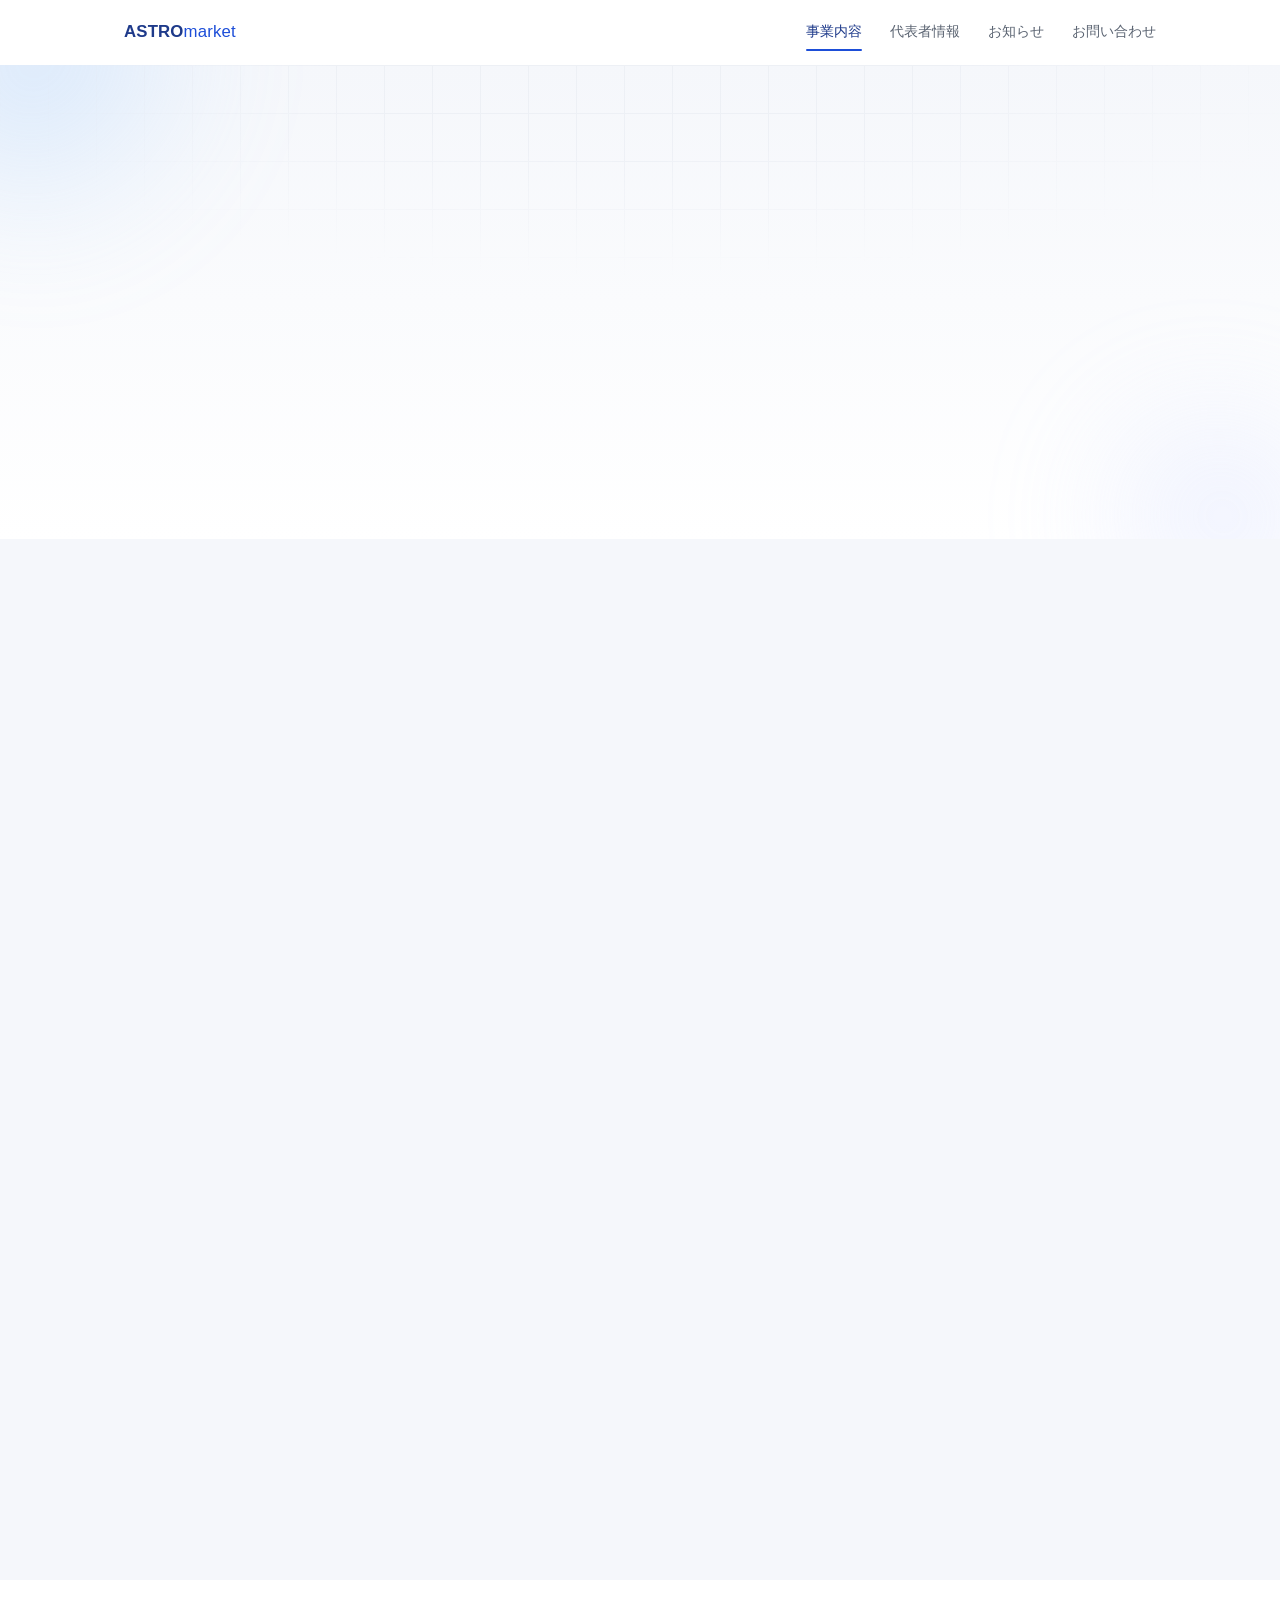
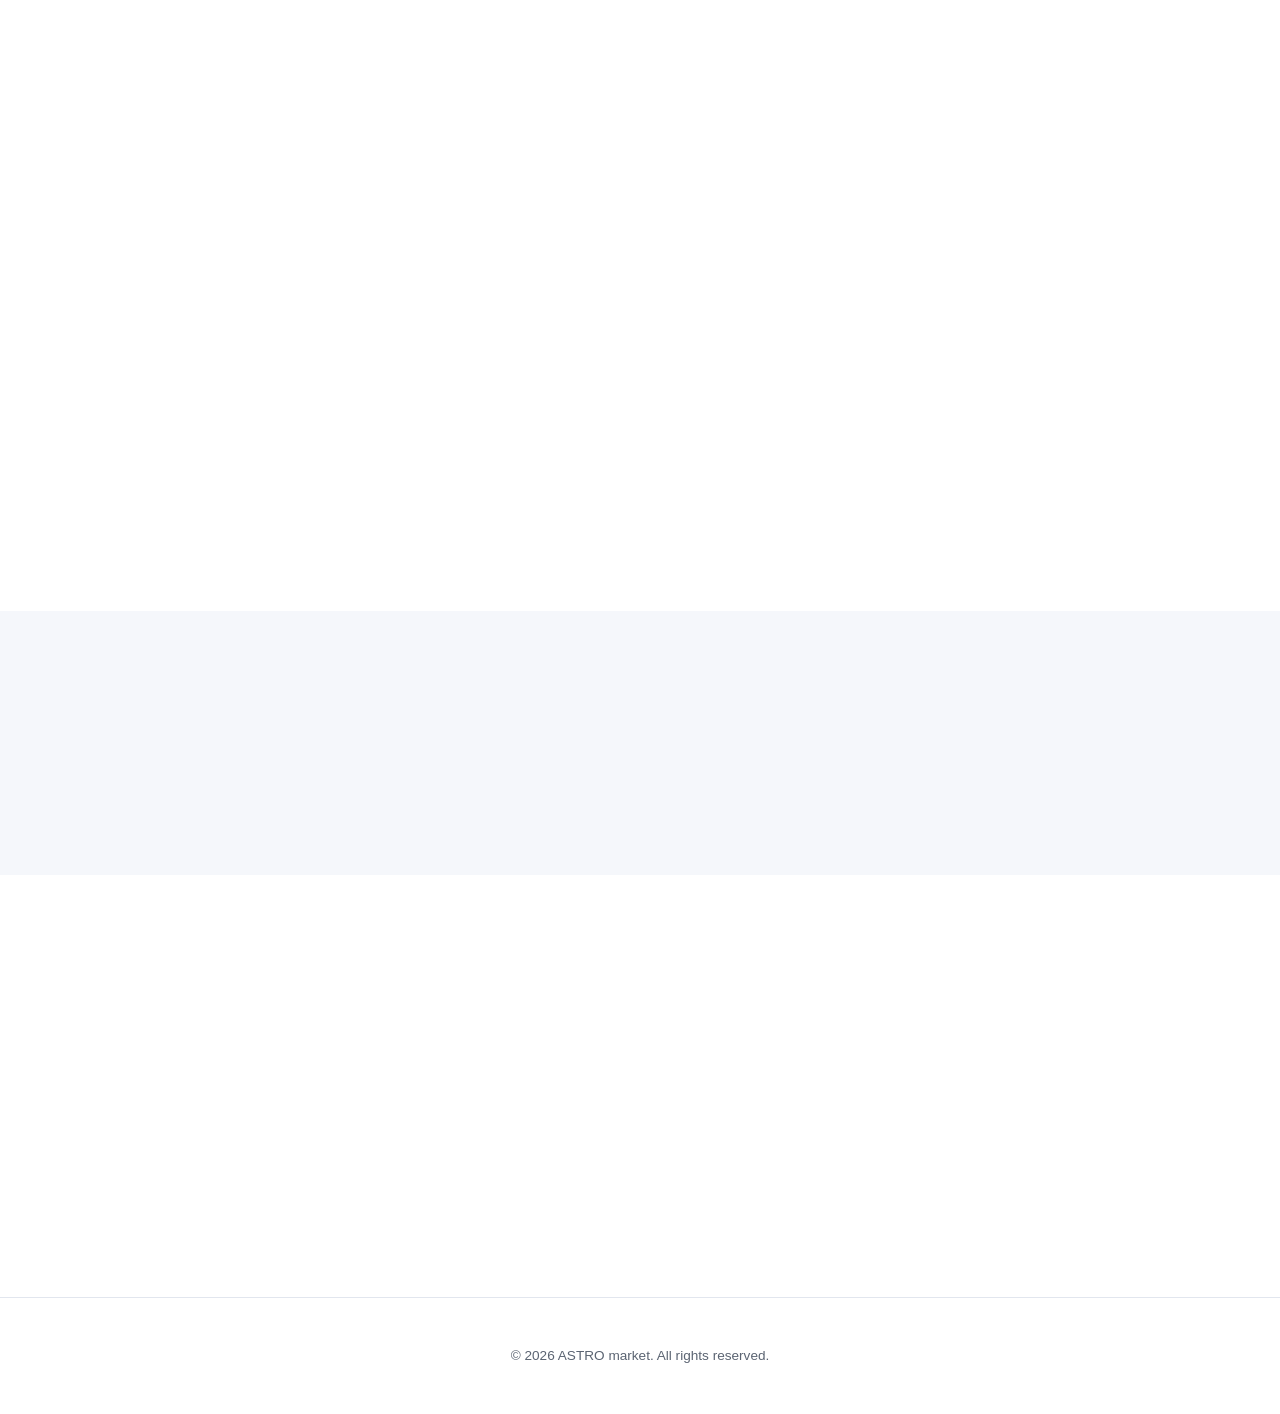
==== homepage/index.html @ 8fcea89d "Polish site with interactions, safer copy, and hardened security Adds sticky header with scroll shad" ====
<!DOCTYPE html>
<html lang="ja">
<head>
<meta charset="UTF-8">
<meta name="viewport" content="width=device-width, initial-scale=1.0">
<title>ASTRO market | 法人向けITサービス紹介・営業支援</title>
<meta name="description" content="ASTRO marketは、情報サービス・セレクト雑貨・ECショップ運営を通じて、日々の暮らしと仕事にプラスアルファの価値を届けるブランドです。法人向けITサービス紹介・営業支援も準備中。">
<meta http-equiv="Content-Security-Policy" content="default-src 'self'; script-src 'self'; style-src 'self'; img-src 'self' data:; base-uri 'self'; form-action 'self'; object-src 'none'">
<meta name="referrer" content="strict-origin-when-cross-origin">
<link rel="icon" href="data:image/svg+xml,%3Csvg xmlns='http://www.w3.org/2000/svg' viewBox='0 0 64 64'%3E%3Crect width='64' height='64' rx='16' fill='%231d4ed8'/%3E%3Ctext x='32' y='43' font-size='30' font-family='sans-serif' font-weight='700' fill='white' text-anchor='middle'%3EA%3C/text%3E%3C/svg%3E">
<link rel="stylesheet" href="assets/style.css">
</head>
<body>

<header class="site-header" id="site-header">
  <div class="container header-inner">
    <a class="logo" href="#top">ASTRO<span>market</span></a>
    <button class="nav-toggle" id="nav-toggle" aria-label="メニューを開く" aria-expanded="false" aria-controls="nav">
      <span></span><span></span><span></span>
    </button>
    <nav class="nav" id="nav">
      <a href="#services">事業内容</a>
      <a href="#about">代表者情報</a>
      <a href="#news">お知らせ</a>
      <a href="#contact">お問い合わせ</a>
    </nav>
  </div>
</header>

<main id="top">

  <section class="hero">
    <div class="hero-decor" aria-hidden="true">
      <span class="blob blob-a"></span>
      <span class="blob blob-b"></span>
      <span class="grid-overlay"></span>
    </div>
    <div class="container">
      <p class="hero-eyebrow reveal">情報サービス × 物販 × EC</p>
      <h1 class="reveal">暮らしと仕事に、ちょうどいい価値を届ける。</h1>
      <p class="hero-lead reveal">
        情報サービス、セレクトした雑貨、ECショップの運営を通じて、<br>
        いつもの暮らしや仕事に、ちょっとした発見と心地よさを届けています。
      </p>
      <a class="btn reveal" href="#contact">お問い合わせはこちら</a>
    </div>
  </section>

  <section id="services" class="services">
    <div class="container">
      <h2 class="section-title reveal">事業内容</h2>
      <p class="section-lead reveal">情報・モノ・ITサービス紹介の3領域を柱に、お客様の課題を解決します。</p>

      <div class="service-grid">
        <article class="service-card reveal">
          <div class="service-icon">
            <svg viewBox="0 0 24 24" fill="none" stroke="currentColor" stroke-width="1.8" stroke-linecap="round" stroke-linejoin="round" aria-hidden="true">
              <path d="M9 18h6"/>
              <path d="M10 22h4"/>
              <path d="M12 2a7 7 0 0 0-4 12.7c.6.5 1 1.3 1 2.1v.2h6v-.2c0-.8.4-1.6 1-2.1A7 7 0 0 0 12 2Z"/>
            </svg>
          </div>
          <h3>情報サービス業</h3>
          <p>
            情報を整理し、必要な人にきちんと届くかたちにする。
            そんな発信・活用のお手伝いをしています。業務効率化のご相談にも対応します。
          </p>
        </article>

        <article class="service-card reveal">
          <div class="service-icon">
            <svg viewBox="0 0 24 24" fill="none" stroke="currentColor" stroke-width="1.8" stroke-linecap="round" stroke-linejoin="round" aria-hidden="true">
              <rect x="3" y="8" width="18" height="4" rx="1"/>
              <path d="M12 8v13"/>
              <path d="M19 12v7a1 1 0 0 1-1 1H6a1 1 0 0 1-1-1v-7"/>
              <path d="M7.5 8a2.5 2.5 0 0 1 0-5C10 3 12 8 12 8"/>
              <path d="M16.5 8a2.5 2.5 0 0 0 0-5C14 3 12 8 12 8"/>
            </svg>
          </div>
          <h3>雑貨小物類販売</h3>
          <p>
            いつもの生活に、ちょっとしたプラスアルファの心地よさを。
            実用性とデザイン性を兼ね備えた雑貨・小物を厳選してお届けしています。
          </p>
        </article>

        <article class="service-card reveal">
          <div class="service-icon">
            <svg viewBox="0 0 24 24" fill="none" stroke="currentColor" stroke-width="1.8" stroke-linecap="round" stroke-linejoin="round" aria-hidden="true">
              <circle cx="9" cy="20" r="1.4"/>
              <circle cx="18" cy="20" r="1.4"/>
              <path d="M2.5 3h2l2.7 12.4a2 2 0 0 0 2 1.6h8.2a2 2 0 0 0 2-1.6L21 8H6"/>
            </svg>
          </div>
          <h3>EC運営</h3>
          <p>
            自社ECショップを企画・運営し、商品との出会いから購入後のフォローまで、
            気持ちよくお使いいただける体験をお届けしています。
          </p>
        </article>

        <article class="service-card service-card--soon service-card--wide reveal">
          <div class="service-icon">
            <svg viewBox="0 0 24 24" fill="none" stroke="currentColor" stroke-width="1.8" stroke-linecap="round" stroke-linejoin="round" aria-hidden="true">
              <rect x="6" y="2" width="12" height="20" rx="2.5"/>
              <path d="M11 18h2"/>
            </svg>
          </div>
          <h3>法人向けITサービス紹介・営業支援<span class="badge">近日開始予定</span></h3>
          <p>
            中小企業・個人事業主向けに、法人携帯、通信サービス、バックオフィスSaaS、業務効率化サービス等の紹介・営業支援を行います。
          </p>
          <p class="service-subhead">対応領域</p>
          <ul class="service-list">
            <li>法人携帯、通信サービス</li>
            <li>勤怠管理、経費精算、人事労務SaaS</li>
            <li>請求書、会計、電子契約関連サービス</li>
            <li>その他、業務効率化サービス</li>
          </ul>
          <p class="service-subhead">事業方針</p>
          <p>
            お客様の課題を丁寧にヒアリングし、各サービス提供会社と連携して、導入検討から商談設定までを支援します。
          </p>
        </article>
      </div>
    </div>
  </section>

  <section id="about" class="about">
    <div class="container about-inner">
      <h2 class="section-title reveal">代表者情報</h2>
      <table class="about-table reveal">
        <tbody>
          <tr>
            <th>屋号</th>
            <td>ASTRO market</td>
          </tr>
          <tr>
            <th>代表</th>
            <td>高橋 直人</td>
          </tr>
          <tr>
            <th>所在地</th>
            <td>千葉県八千代市勝田台<br><span class="muted">（詳細はお問い合わせいただいた方に個別にご案内しております）</span></td>
          </tr>
          <tr>
            <th>事業内容</th>
            <td>情報サービス業 / 雑貨小物類販売 / EC運営<br>（法人向けITサービス紹介・営業支援は準備中）</td>
          </tr>
          <tr>
            <th>メール</th>
            <td><a href="mailto:naoto.takahashi@astro-market.jp">naoto.takahashi@astro-market.jp</a></td>
          </tr>
          <tr>
            <th>電話番号</th>
            <td>お問い合わせいただいた方に個別にご案内しております</td>
          </tr>
        </tbody>
      </table>
    </div>
  </section>

  <section id="news" class="news">
    <div class="container">
      <h2 class="section-title reveal">お知らせ</h2>
      <ul class="news-list reveal">
        <li>
          <time datetime="2026-07-09">2026.07.09</time>
          <span>ホームページを公開しました。</span>
        </li>
      </ul>
    </div>
  </section>

  <section id="contact" class="contact">
    <div class="container">
      <h2 class="section-title reveal">お問い合わせ</h2>
      <p class="section-lead reveal">
        サービス内容やお取引に関するご相談は、下記よりお気軽にお問い合わせください。<br>
        電話番号・詳しい所在地は、お問い合わせいただいた方に個別にご案内しております。
      </p>
      <div class="contact-links reveal">
        <a class="btn btn-outline" href="mailto:naoto.takahashi@astro-market.jp">naoto.takahashi@astro-market.jp へメールする</a>
      </div>
    </div>
  </section>

</main>

<footer class="site-footer">
  <div class="container">
    <p>&copy; <span id="copyright-year">2026</span> ASTRO market. All rights reserved.</p>
  </div>
</footer>

<button id="to-top" class="to-top" aria-label="ページの先頭に戻る">↑</button>

<script src="assets/script.js" defer></script>
</body>
</html>
---- homepage/assets/style.css ----
:root {
  --color-primary: #1d4ed8;
  --color-primary-dark: #1e3a8a;
  --color-primary-soft: #eef4ff;
  --color-bg: #ffffff;
  --color-bg-soft: #f5f7fb;
  --color-text: #1f2430;
  --color-text-soft: #5b6472;
  --color-border: #e2e6ee;
  --radius: 14px;
  --max-width: 1080px;
  --shadow-sm: 0 1px 2px rgba(30, 41, 59, 0.06);
  --shadow-md: 0 12px 28px -14px rgba(29, 78, 216, 0.28);
  --ease: cubic-bezier(0.22, 1, 0.36, 1);
}

* {
  box-sizing: border-box;
}

html {
  scroll-behavior: smooth;
}

@media (prefers-reduced-motion: reduce) {
  html {
    scroll-behavior: auto;
  }
  * {
    animation-duration: 0.01ms !important;
    transition-duration: 0.01ms !important;
  }
}

body {
  margin: 0;
  font-family: "Hiragino Kaku Gothic ProN", "Hiragino Sans", "Yu Gothic", "Meiryo", sans-serif;
  color: var(--color-text);
  background: var(--color-bg);
  line-height: 1.8;
  -webkit-font-smoothing: antialiased;
}

.container {
  max-width: var(--max-width);
  margin: 0 auto;
  padding: 0 24px;
}

a {
  color: inherit;
}

/* Header */
.site-header {
  position: sticky;
  top: 0;
  background: rgba(255, 255, 255, 0.85);
  backdrop-filter: blur(10px);
  border-bottom: 1px solid transparent;
  z-index: 20;
  transition: border-color 0.25s var(--ease), box-shadow 0.25s var(--ease);
}

.site-header.is-scrolled {
  border-bottom-color: var(--color-border);
  box-shadow: var(--shadow-sm);
}

.header-inner {
  display: flex;
  align-items: center;
  justify-content: space-between;
  height: 64px;
}

.logo {
  font-weight: 700;
  font-size: 1.05rem;
  text-decoration: none;
  color: var(--color-primary-dark);
  letter-spacing: 0.01em;
}

.logo span {
  color: var(--color-primary);
  font-weight: 400;
}

.nav {
  display: flex;
  gap: 28px;
  font-size: 0.9rem;
}

.nav a {
  position: relative;
  text-decoration: none;
  color: var(--color-text-soft);
  padding: 6px 0;
  transition: color 0.2s ease;
}

.nav a::after {
  content: "";
  position: absolute;
  left: 0;
  right: 100%;
  bottom: 0;
  height: 2px;
  background: var(--color-primary);
  border-radius: 2px;
  transition: right 0.25s var(--ease);
}

.nav a:hover {
  color: var(--color-primary);
}

.nav a:hover::after,
.nav a.is-active::after {
  right: 0;
}

.nav a.is-active {
  color: var(--color-primary-dark);
}

.nav-toggle {
  display: none;
  flex-direction: column;
  justify-content: center;
  gap: 5px;
  width: 36px;
  height: 36px;
  padding: 0;
  border: none;
  background: none;
  cursor: pointer;
}

.nav-toggle span {
  display: block;
  height: 2px;
  border-radius: 2px;
  background: var(--color-primary-dark);
  transition: transform 0.25s var(--ease), opacity 0.25s var(--ease);
}

.nav-toggle[aria-expanded="true"] span:nth-child(1) {
  transform: translateY(7px) rotate(45deg);
}

.nav-toggle[aria-expanded="true"] span:nth-child(2) {
  opacity: 0;
}

.nav-toggle[aria-expanded="true"] span:nth-child(3) {
  transform: translateY(-7px) rotate(-45deg);
}

/* Hero */
.hero {
  position: relative;
  overflow: hidden;
  padding: 96px 0 80px;
  background: linear-gradient(180deg, var(--color-bg-soft) 0%, var(--color-bg) 100%);
  text-align: center;
}

.hero-decor {
  position: absolute;
  inset: 0;
  z-index: 0;
  pointer-events: none;
}

.blob {
  position: absolute;
  border-radius: 50%;
  filter: blur(60px);
  opacity: 0.35;
  animation: float 16s ease-in-out infinite;
}

.blob-a {
  width: 320px;
  height: 320px;
  top: -120px;
  left: -80px;
  background: radial-gradient(circle at 30% 30%, #93c5fd, transparent 70%);
}

.blob-b {
  width: 280px;
  height: 280px;
  bottom: -140px;
  right: -60px;
  background: radial-gradient(circle at 60% 40%, #c7d2fe, transparent 70%);
  animation-delay: -8s;
}

.grid-overlay {
  position: absolute;
  inset: 0;
  background-image: linear-gradient(var(--color-border) 1px, transparent 1px),
    linear-gradient(90deg, var(--color-border) 1px, transparent 1px);
  background-size: 48px 48px;
  mask-image: radial-gradient(ellipse 60% 50% at 50% 0%, #000 40%, transparent 90%);
  opacity: 0.4;
}

@keyframes float {
  0%, 100% {
    transform: translate(0, 0) scale(1);
  }
  50% {
    transform: translate(20px, -24px) scale(1.06);
  }
}

.hero .container {
  position: relative;
  z-index: 1;
}

.hero-eyebrow {
  color: var(--color-primary);
  font-weight: 600;
  letter-spacing: 0.05em;
  margin-bottom: 12px;
}

.hero h1 {
  font-size: clamp(1.8rem, 4vw, 2.6rem);
  margin: 0 0 20px;
  color: var(--color-primary-dark);
  letter-spacing: -0.01em;
}

.hero-lead {
  color: var(--color-text-soft);
  max-width: 640px;
  margin: 0 auto 32px;
}

.btn {
  display: inline-block;
  padding: 14px 32px;
  background: var(--color-primary);
  color: #fff;
  border-radius: 999px;
  text-decoration: none;
  font-weight: 600;
  box-shadow: var(--shadow-md);
  transition: background 0.2s ease, transform 0.2s var(--ease), box-shadow 0.2s ease;
}

.btn:hover {
  background: var(--color-primary-dark);
  transform: translateY(-2px);
  box-shadow: 0 16px 32px -14px rgba(29, 78, 216, 0.4);
}

.btn:active {
  transform: translateY(0);
}

.btn-outline {
  background: transparent;
  color: var(--color-primary);
  border: 2px solid var(--color-primary);
  padding: 12px 30px;
  box-shadow: none;
}

.btn-outline:hover {
  background: var(--color-primary);
  color: #fff;
}

/* Section shared */
section {
  padding: 72px 0;
}

.section-title {
  font-size: 1.6rem;
  color: var(--color-primary-dark);
  text-align: center;
  margin: 0 0 12px;
}

.section-lead {
  text-align: center;
  color: var(--color-text-soft);
  margin: 0 auto 48px;
  max-width: 560px;
}

/* Scroll reveal (progressive enhancement: content is fully visible unless
   JS confirms it can animate it in, so it never breaks with JS off/blocked) */
.reveal {
  opacity: 1;
  transform: none;
}

body.reveal-armed .reveal {
  opacity: 0;
  transform: translateY(20px);
  transition: opacity 0.6s var(--ease), transform 0.6s var(--ease);
}

body.reveal-armed .reveal.is-visible {
  opacity: 1;
  transform: none;
}

.service-grid > .reveal:nth-child(1) { transition-delay: 0ms; }
.service-grid > .reveal:nth-child(2) { transition-delay: 70ms; }
.service-grid > .reveal:nth-child(3) { transition-delay: 140ms; }
.service-grid > .reveal:nth-child(4) { transition-delay: 210ms; }

/* Services */
.services {
  background: var(--color-bg-soft);
}

.service-grid {
  display: grid;
  grid-template-columns: repeat(auto-fit, minmax(240px, 1fr));
  gap: 24px;
}

.service-card {
  background: #fff;
  border: 1px solid var(--color-border);
  border-radius: var(--radius);
  padding: 32px 24px;
  transition: transform 0.25s var(--ease), box-shadow 0.25s var(--ease), border-color 0.25s var(--ease);
}

.service-card:hover {
  transform: translateY(-4px);
  box-shadow: var(--shadow-md);
  border-color: #c7d5f5;
}

.service-card--soon {
  border-color: var(--color-primary);
  background: var(--color-primary-soft);
}

.service-card--wide {
  grid-column: 1 / -1;
}

.service-subhead {
  margin: 20px 0 8px;
  font-weight: 600;
  font-size: 0.85rem;
  color: var(--color-primary-dark);
}

.service-list {
  margin: 0 0 8px;
  padding-left: 1.2em;
  color: var(--color-text-soft);
  font-size: 0.92rem;
}

.service-list li {
  margin-bottom: 4px;
}

.service-icon {
  display: inline-flex;
  align-items: center;
  justify-content: center;
  width: 48px;
  height: 48px;
  margin-bottom: 16px;
  border-radius: 12px;
  background: var(--color-primary-soft);
  color: var(--color-primary);
}

.service-icon svg {
  width: 24px;
  height: 24px;
}

.service-card h3 {
  margin: 0 0 12px;
  font-size: 1.1rem;
  display: flex;
  align-items: center;
  gap: 8px;
  flex-wrap: wrap;
}

.service-card p {
  color: var(--color-text-soft);
  font-size: 0.92rem;
  margin: 0;
}

.badge {
  font-size: 0.7rem;
  font-weight: 600;
  color: #fff;
  background: var(--color-primary);
  padding: 3px 10px;
  border-radius: 999px;
}

/* About */
.about-inner {
  max-width: 720px;
}

.about-table {
  width: 100%;
  border-collapse: collapse;
  border: 1px solid var(--color-border);
  border-radius: var(--radius);
  overflow: hidden;
}

.about-table th,
.about-table td {
  text-align: left;
  padding: 16px 20px;
  border-bottom: 1px solid var(--color-border);
  vertical-align: top;
}

.about-table tr:last-child th,
.about-table tr:last-child td {
  border-bottom: none;
}

.about-table th {
  width: 140px;
  background: var(--color-bg-soft);
  color: var(--color-text-soft);
  font-weight: 600;
  white-space: nowrap;
}

.muted {
  color: var(--color-text-soft);
  font-size: 0.85rem;
}

/* News */
.news {
  background: var(--color-bg-soft);
}

.news-list {
  list-style: none;
  margin: 0 auto;
  padding: 0;
  max-width: 640px;
}

.news-list li {
  display: flex;
  gap: 20px;
  padding: 16px 0;
  border-bottom: 1px solid var(--color-border);
}

.news-list time {
  color: var(--color-text-soft);
  flex-shrink: 0;
}

/* Contact */
.contact {
  text-align: center;
}

.contact-links {
  display: flex;
  flex-wrap: wrap;
  justify-content: center;
  gap: 16px;
}

/* Footer */
.site-footer {
  padding: 32px 0;
  text-align: center;
  color: var(--color-text-soft);
  font-size: 0.85rem;
  border-top: 1px solid var(--color-border);
}

/* Back to top */
.to-top {
  position: fixed;
  right: 20px;
  bottom: 20px;
  width: 44px;
  height: 44px;
  border-radius: 50%;
  border: none;
  background: var(--color-primary);
  color: #fff;
  font-size: 1.1rem;
  line-height: 1;
  cursor: pointer;
  box-shadow: var(--shadow-md);
  opacity: 0;
  transform: translateY(12px);
  pointer-events: none;
  transition: opacity 0.25s var(--ease), transform 0.25s var(--ease), background 0.2s ease;
  z-index: 15;
}

.to-top.is-visible {
  opacity: 1;
  transform: none;
  pointer-events: auto;
}

.to-top:hover {
  background: var(--color-primary-dark);
}

@media (max-width: 720px) {
  .nav-toggle {
    display: flex;
  }

  .nav {
    position: absolute;
    top: 64px;
    left: 0;
    right: 0;
    flex-direction: column;
    gap: 0;
    background: #fff;
    border-bottom: 1px solid var(--color-border);
    box-shadow: var(--shadow-sm);
    max-height: 0;
    overflow: hidden;
    transition: max-height 0.3s var(--ease);
  }

  .nav.is-open {
    max-height: 260px;
  }

  .nav a {
    padding: 14px 24px;
    border-top: 1px solid var(--color-border);
  }

  .nav a::after {
    display: none;
  }

  .service-card--wide {
    grid-column: auto;
  }
}
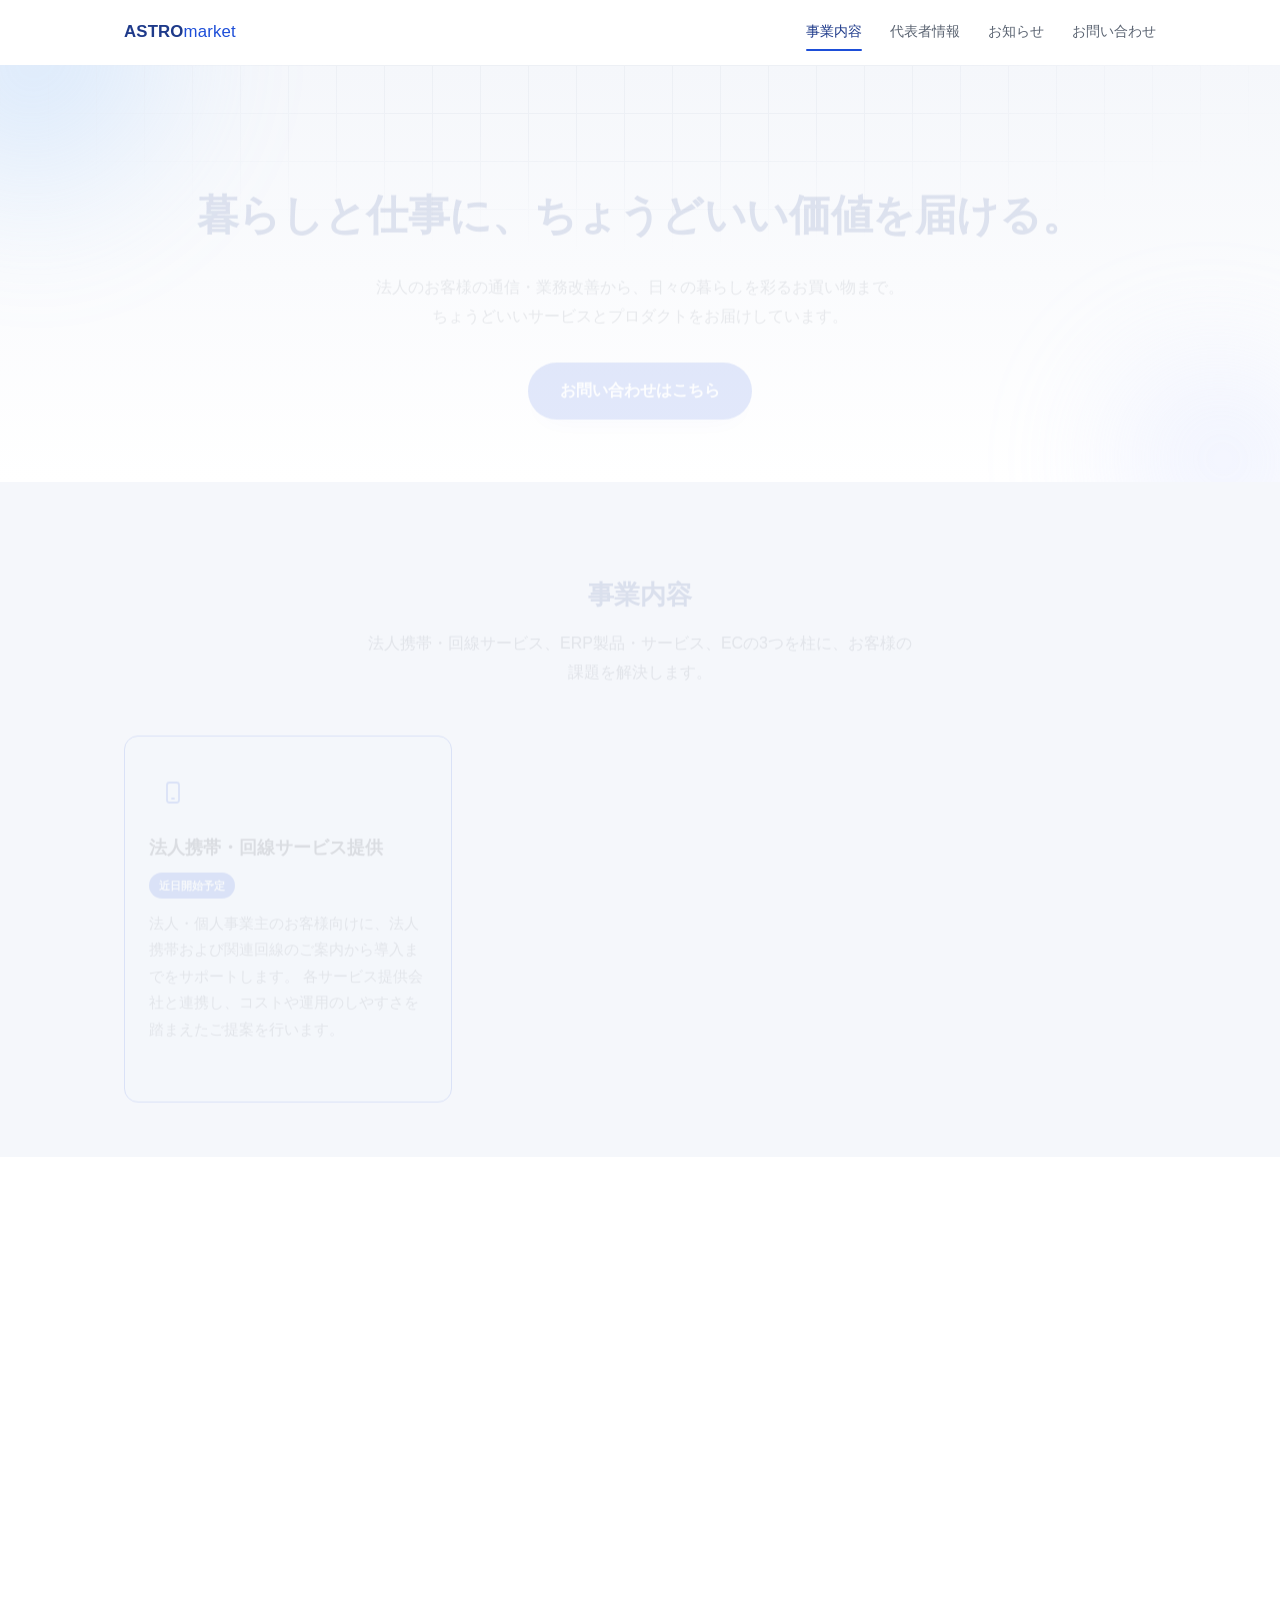
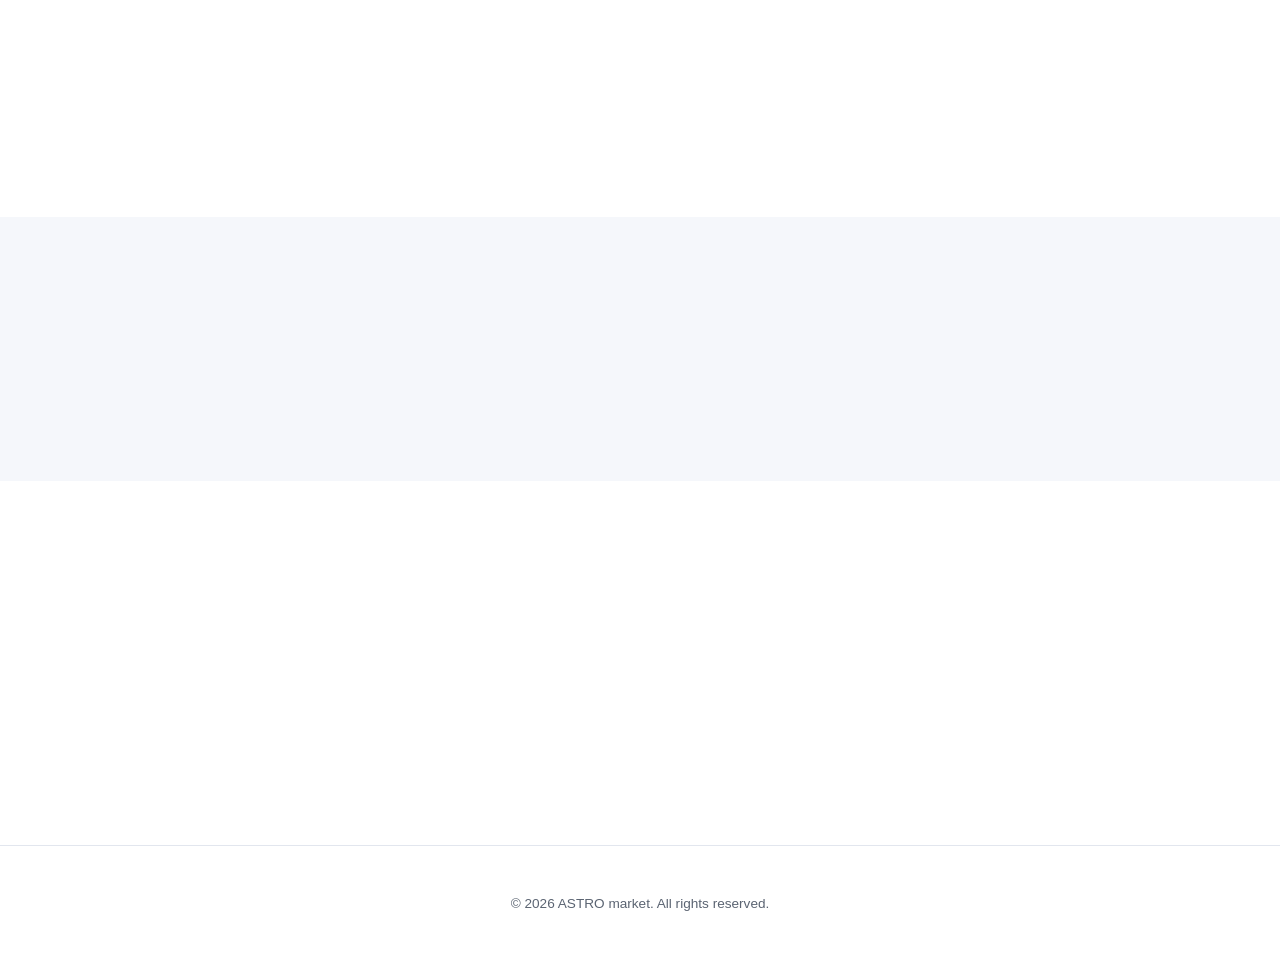
==== commit e5a41ab5: "Restructure services around three named business pillars Replaces the vague 情報サービス業/雑貨小物類販売 cards an" ====
--- a/homepage/index.html
+++ b/homepage/index.html
@@ -3,8 +3,8 @@
 <head>
 <meta charset="UTF-8">
 <meta name="viewport" content="width=device-width, initial-scale=1.0">
-<title>ASTRO market | 法人向けITサービス紹介・営業支援</title>
-<meta name="description" content="ASTRO marketは、情報サービス・セレクト雑貨・ECショップ運営を通じて、日々の暮らしと仕事にプラスアルファの価値を届けるブランドです。法人向けITサービス紹介・営業支援も準備中。">
+<title>ASTRO market | 法人携帯・回線サービス / ERP / EC運営</title>
+<meta name="description" content="ASTRO marketは、法人携帯・回線サービス、ERP製品・サービスのご提供、EC運営を通じて、法人のお客様の業務改善から日々の暮らしまで、ちょうどいい価値を届けるブランドです。">
 <meta http-equiv="Content-Security-Policy" content="default-src 'self'; script-src 'self'; style-src 'self'; img-src 'self' data:; base-uri 'self'; form-action 'self'; object-src 'none'">
 <meta name="referrer" content="strict-origin-when-cross-origin">
 <link rel="icon" href="data:image/svg+xml,%3Csvg xmlns='http://www.w3.org/2000/svg' viewBox='0 0 64 64'%3E%3Crect width='64' height='64' rx='16' fill='%231d4ed8'/%3E%3Ctext x='32' y='43' font-size='30' font-family='sans-serif' font-weight='700' fill='white' text-anchor='middle'%3EA%3C/text%3E%3C/svg%3E">
@@ -36,11 +36,10 @@
       <span class="grid-overlay"></span>
     </div>
     <div class="container">
-      <p class="hero-eyebrow reveal">情報サービス × 物販 × EC</p>
       <h1 class="reveal">暮らしと仕事に、ちょうどいい価値を届ける。</h1>
       <p class="hero-lead reveal">
-        情報サービス、セレクトした雑貨、ECショップの運営を通じて、<br>
-        いつもの暮らしや仕事に、ちょっとした発見と心地よさを届けています。
+        法人のお客様の通信・業務改善から、日々の暮らしを彩るお買い物まで。<br>
+        ちょうどいいサービスとプロダクトをお届けしています。
       </p>
       <a class="btn reveal" href="#contact">お問い合わせはこちら</a>
     </div>
@@ -49,38 +48,36 @@
   <section id="services" class="services">
     <div class="container">
       <h2 class="section-title reveal">事業内容</h2>
-      <p class="section-lead reveal">情報・モノ・ITサービス紹介の3領域を柱に、お客様の課題を解決します。</p>
+      <p class="section-lead reveal">法人携帯・回線サービス、ERP製品・サービス、ECの3つを柱に、お客様の課題を解決します。</p>
 
       <div class="service-grid">
-        <article class="service-card reveal">
+        <article class="service-card service-card--soon reveal">
           <div class="service-icon">
             <svg viewBox="0 0 24 24" fill="none" stroke="currentColor" stroke-width="1.8" stroke-linecap="round" stroke-linejoin="round" aria-hidden="true">
-              <path d="M9 18h6"/>
-              <path d="M10 22h4"/>
-              <path d="M12 2a7 7 0 0 0-4 12.7c.6.5 1 1.3 1 2.1v.2h6v-.2c0-.8.4-1.6 1-2.1A7 7 0 0 0 12 2Z"/>
+              <rect x="6" y="2" width="12" height="20" rx="2.5"/>
+              <path d="M11 18h2"/>
             </svg>
           </div>
-          <h3>情報サービス業</h3>
+          <h3>法人携帯・回線サービス提供<span class="badge">近日開始予定</span></h3>
           <p>
-            情報を整理し、必要な人にきちんと届くかたちにする。
-            そんな発信・活用のお手伝いをしています。業務効率化のご相談にも対応します。
+            法人・個人事業主のお客様向けに、法人携帯および関連回線のご案内から導入までをサポートします。
+            各サービス提供会社と連携し、コストや運用のしやすさを踏まえたご提案を行います。
           </p>
         </article>
 
-        <article class="service-card reveal">
+        <article class="service-card service-card--soon reveal">
           <div class="service-icon">
             <svg viewBox="0 0 24 24" fill="none" stroke="currentColor" stroke-width="1.8" stroke-linecap="round" stroke-linejoin="round" aria-hidden="true">
-              <rect x="3" y="8" width="18" height="4" rx="1"/>
-              <path d="M12 8v13"/>
-              <path d="M19 12v7a1 1 0 0 1-1 1H6a1 1 0 0 1-1-1v-7"/>
-              <path d="M7.5 8a2.5 2.5 0 0 1 0-5C10 3 12 8 12 8"/>
-              <path d="M16.5 8a2.5 2.5 0 0 0 0-5C14 3 12 8 12 8"/>
+              <rect x="3" y="3" width="8" height="8" rx="1.5"/>
+              <rect x="13" y="3" width="8" height="8" rx="1.5"/>
+              <rect x="3" y="13" width="8" height="8" rx="1.5"/>
+              <rect x="13" y="13" width="8" height="8" rx="1.5"/>
             </svg>
           </div>
-          <h3>雑貨小物類販売</h3>
+          <h3>ERP製品・サービスのご提供<span class="badge">近日開始予定</span></h3>
           <p>
-            いつもの生活に、ちょっとしたプラスアルファの心地よさを。
-            実用性とデザイン性を兼ね備えた雑貨・小物を厳選してお届けしています。
+            勤怠管理や経費精算、請求書・会計、電子契約など、バックオフィス業務を支えるERP製品・SaaSの導入をご支援します。
+            お客様の課題をヒアリングし、サービス選定から商談設定までを伴走します。
           </p>
         </article>
 
@@ -94,32 +91,8 @@
           </div>
           <h3>EC運営</h3>
           <p>
-            自社ECショップを企画・運営し、商品との出会いから購入後のフォローまで、
-            気持ちよくお使いいただける体験をお届けしています。
-          </p>
-        </article>
-
-        <article class="service-card service-card--soon service-card--wide reveal">
-          <div class="service-icon">
-            <svg viewBox="0 0 24 24" fill="none" stroke="currentColor" stroke-width="1.8" stroke-linecap="round" stroke-linejoin="round" aria-hidden="true">
-              <rect x="6" y="2" width="12" height="20" rx="2.5"/>
-              <path d="M11 18h2"/>
-            </svg>
-          </div>
-          <h3>法人向けITサービス紹介・営業支援<span class="badge">近日開始予定</span></h3>
-          <p>
-            中小企業・個人事業主向けに、法人携帯、通信サービス、バックオフィスSaaS、業務効率化サービス等の紹介・営業支援を行います。
-          </p>
-          <p class="service-subhead">対応領域</p>
-          <ul class="service-list">
-            <li>法人携帯、通信サービス</li>
-            <li>勤怠管理、経費精算、人事労務SaaS</li>
-            <li>請求書、会計、電子契約関連サービス</li>
-            <li>その他、業務効率化サービス</li>
-          </ul>
-          <p class="service-subhead">事業方針</p>
-          <p>
-            お客様の課題を丁寧にヒアリングし、各サービス提供会社と連携して、導入検討から商談設定までを支援します。
+            自社ECショップを企画・運営し、暮らしにプラスアルファの心地よさを添える雑貨・小物などをお届けしています。
+            商品との出会いから購入後のフォローまで、気持ちよくお使いいただける体験を大切にしています。
           </p>
         </article>
       </div>
@@ -141,11 +114,11 @@
           </tr>
           <tr>
             <th>所在地</th>
-            <td>千葉県八千代市勝田台<br><span class="muted">（詳細はお問い合わせいただいた方に個別にご案内しております）</span></td>
+            <td>千葉県八千代市勝田台<br><span class="muted">（詳細はお問い合わせください）</span></td>
           </tr>
           <tr>
             <th>事業内容</th>
-            <td>情報サービス業 / 雑貨小物類販売 / EC運営<br>（法人向けITサービス紹介・営業支援は準備中）</td>
+            <td>情報サービス業 / 雑貨小物類販売 / EC運営<br>（法人携帯・回線サービス提供、ERP製品・サービス提供は準備中）</td>
           </tr>
           <tr>
             <th>メール</th>
@@ -153,7 +126,7 @@
           </tr>
           <tr>
             <th>電話番号</th>
-            <td>お問い合わせいただいた方に個別にご案内しております</td>
+            <td>お問い合わせください</td>
           </tr>
         </tbody>
       </table>
@@ -176,8 +149,7 @@
     <div class="container">
       <h2 class="section-title reveal">お問い合わせ</h2>
       <p class="section-lead reveal">
-        サービス内容やお取引に関するご相談は、下記よりお気軽にお問い合わせください。<br>
-        電話番号・詳しい所在地は、お問い合わせいただいた方に個別にご案内しております。
+        サービス内容やお取引に関するご相談は、下記よりお気軽にお問い合わせください。
       </p>
       <div class="contact-links reveal">
         <a class="btn btn-outline" href="mailto:naoto.takahashi@astro-market.jp">naoto.takahashi@astro-market.jp へメールする</a>
--- a/homepage/assets/style.css
+++ b/homepage/assets/style.css
@@ -224,13 +224,6 @@
   z-index: 1;
 }
 
-.hero-eyebrow {
-  color: var(--color-primary);
-  font-weight: 600;
-  letter-spacing: 0.05em;
-  margin-bottom: 12px;
-}
-
 .hero h1 {
   font-size: clamp(1.8rem, 4vw, 2.6rem);
   margin: 0 0 20px;
@@ -319,7 +312,6 @@
 .service-grid > .reveal:nth-child(1) { transition-delay: 0ms; }
 .service-grid > .reveal:nth-child(2) { transition-delay: 70ms; }
 .service-grid > .reveal:nth-child(3) { transition-delay: 140ms; }
-.service-grid > .reveal:nth-child(4) { transition-delay: 210ms; }
 
 /* Services */
 .services {
@@ -349,28 +341,6 @@
 .service-card--soon {
   border-color: var(--color-primary);
   background: var(--color-primary-soft);
-}
-
-.service-card--wide {
-  grid-column: 1 / -1;
-}
-
-.service-subhead {
-  margin: 20px 0 8px;
-  font-weight: 600;
-  font-size: 0.85rem;
-  color: var(--color-primary-dark);
-}
-
-.service-list {
-  margin: 0 0 8px;
-  padding-left: 1.2em;
-  color: var(--color-text-soft);
-  font-size: 0.92rem;
-}
-
-.service-list li {
-  margin-bottom: 4px;
 }
 
 .service-icon {
@@ -562,8 +532,4 @@
   .nav a::after {
     display: none;
   }
-
-  .service-card--wide {
-    grid-column: auto;
-  }
-}
+}
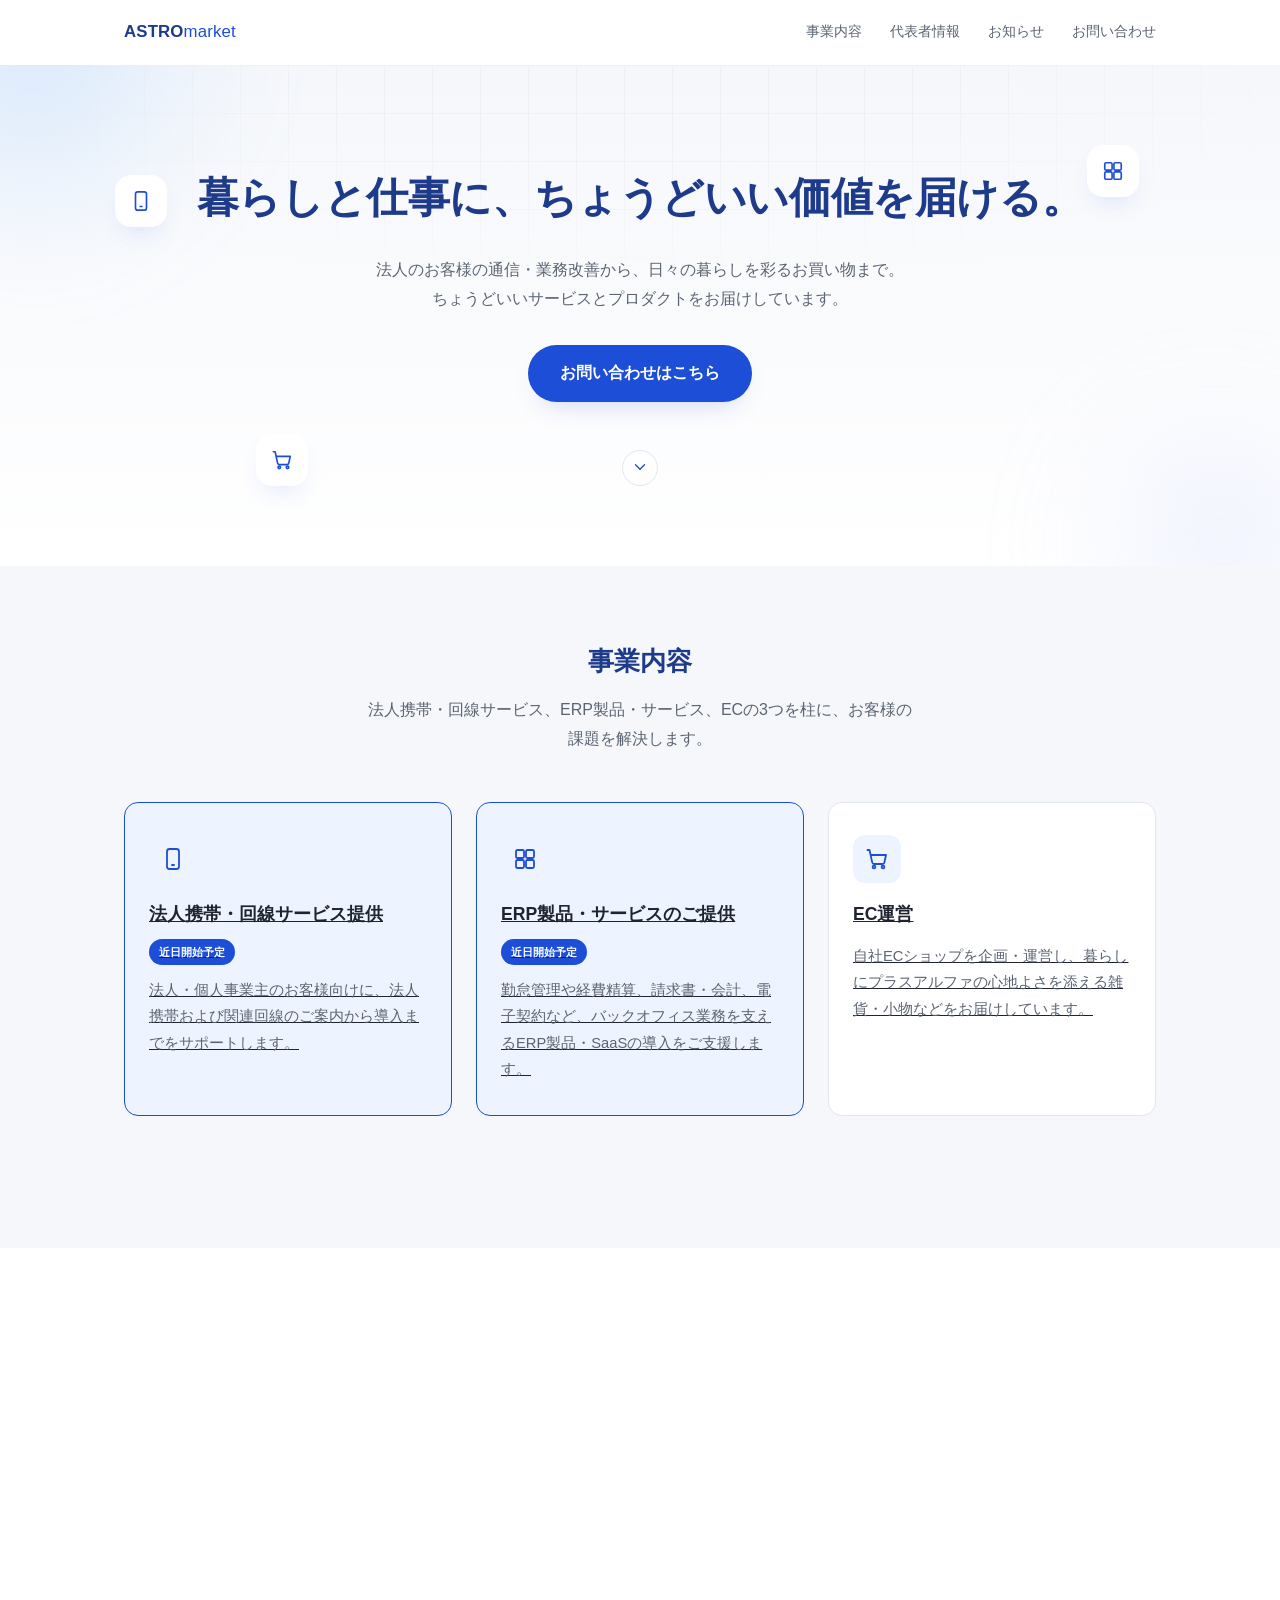
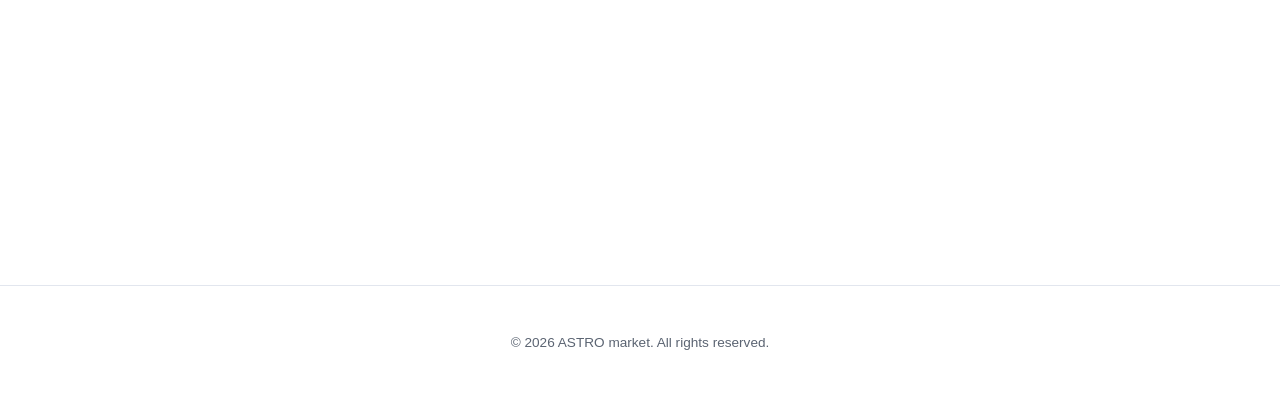
==== commit 79e80ca8: "Split into a real multi-page site and add hero motion Replaces the single-page anchor-scroll layout " ====
--- a/homepage/index.html
+++ b/homepage/index.html
@@ -14,26 +14,35 @@
 
 <header class="site-header" id="site-header">
   <div class="container header-inner">
-    <a class="logo" href="#top">ASTRO<span>market</span></a>
+    <a class="logo" href="index.html">ASTRO<span>market</span></a>
     <button class="nav-toggle" id="nav-toggle" aria-label="メニューを開く" aria-expanded="false" aria-controls="nav">
       <span></span><span></span><span></span>
     </button>
     <nav class="nav" id="nav">
-      <a href="#services">事業内容</a>
-      <a href="#about">代表者情報</a>
-      <a href="#news">お知らせ</a>
-      <a href="#contact">お問い合わせ</a>
+      <a href="services.html">事業内容</a>
+      <a href="about.html">代表者情報</a>
+      <a href="news.html">お知らせ</a>
+      <a href="contact.html">お問い合わせ</a>
     </nav>
   </div>
 </header>
 
-<main id="top">
+<main>
 
-  <section class="hero">
+  <section class="hero" id="hero">
     <div class="hero-decor" aria-hidden="true">
       <span class="blob blob-a"></span>
       <span class="blob blob-b"></span>
       <span class="grid-overlay"></span>
+      <span class="chip chip-a">
+        <svg viewBox="0 0 24 24" fill="none" stroke="currentColor" stroke-width="1.8" stroke-linecap="round" stroke-linejoin="round"><rect x="6" y="2" width="12" height="20" rx="2.5"/><path d="M11 18h2"/></svg>
+      </span>
+      <span class="chip chip-b">
+        <svg viewBox="0 0 24 24" fill="none" stroke="currentColor" stroke-width="1.8" stroke-linecap="round" stroke-linejoin="round"><rect x="3" y="3" width="8" height="8" rx="1.5"/><rect x="13" y="3" width="8" height="8" rx="1.5"/><rect x="3" y="13" width="8" height="8" rx="1.5"/><rect x="13" y="13" width="8" height="8" rx="1.5"/></svg>
+      </span>
+      <span class="chip chip-c">
+        <svg viewBox="0 0 24 24" fill="none" stroke="currentColor" stroke-width="1.8" stroke-linecap="round" stroke-linejoin="round"><circle cx="9" cy="20" r="1.4"/><circle cx="18" cy="20" r="1.4"/><path d="M2.5 3h2l2.7 12.4a2 2 0 0 0 2 1.6h8.2a2 2 0 0 0 2-1.6L21 8H6"/></svg>
+      </span>
     </div>
     <div class="container">
       <h1 class="reveal">暮らしと仕事に、ちょうどいい価値を届ける。</h1>
@@ -41,17 +50,20 @@
         法人のお客様の通信・業務改善から、日々の暮らしを彩るお買い物まで。<br>
         ちょうどいいサービスとプロダクトをお届けしています。
       </p>
-      <a class="btn reveal" href="#contact">お問い合わせはこちら</a>
+      <a class="btn reveal" href="contact.html">お問い合わせはこちら</a>
     </div>
+    <button class="scroll-cue reveal" id="scroll-cue" aria-label="下にスクロール">
+      <svg viewBox="0 0 24 24" fill="none" stroke="currentColor" stroke-width="1.8" stroke-linecap="round" stroke-linejoin="round"><path d="M6 9l6 6 6-6"/></svg>
+    </button>
   </section>
 
-  <section id="services" class="services">
+  <section class="services">
     <div class="container">
       <h2 class="section-title reveal">事業内容</h2>
       <p class="section-lead reveal">法人携帯・回線サービス、ERP製品・サービス、ECの3つを柱に、お客様の課題を解決します。</p>
 
       <div class="service-grid">
-        <article class="service-card service-card--soon reveal">
+        <a class="service-card service-card--soon service-card--link reveal" href="services.html">
           <div class="service-icon">
             <svg viewBox="0 0 24 24" fill="none" stroke="currentColor" stroke-width="1.8" stroke-linecap="round" stroke-linejoin="round" aria-hidden="true">
               <rect x="6" y="2" width="12" height="20" rx="2.5"/>
@@ -59,13 +71,10 @@
             </svg>
           </div>
           <h3>法人携帯・回線サービス提供<span class="badge">近日開始予定</span></h3>
-          <p>
-            法人・個人事業主のお客様向けに、法人携帯および関連回線のご案内から導入までをサポートします。
-            各サービス提供会社と連携し、コストや運用のしやすさを踏まえたご提案を行います。
-          </p>
-        </article>
+          <p>法人・個人事業主のお客様向けに、法人携帯および関連回線のご案内から導入までをサポートします。</p>
+        </a>
 
-        <article class="service-card service-card--soon reveal">
+        <a class="service-card service-card--soon service-card--link reveal" href="services.html">
           <div class="service-icon">
             <svg viewBox="0 0 24 24" fill="none" stroke="currentColor" stroke-width="1.8" stroke-linecap="round" stroke-linejoin="round" aria-hidden="true">
               <rect x="3" y="3" width="8" height="8" rx="1.5"/>
@@ -75,13 +84,10 @@
             </svg>
           </div>
           <h3>ERP製品・サービスのご提供<span class="badge">近日開始予定</span></h3>
-          <p>
-            勤怠管理や経費精算、請求書・会計、電子契約など、バックオフィス業務を支えるERP製品・SaaSの導入をご支援します。
-            お客様の課題をヒアリングし、サービス選定から商談設定までを伴走します。
-          </p>
-        </article>
+          <p>勤怠管理や経費精算、請求書・会計、電子契約など、バックオフィス業務を支えるERP製品・SaaSの導入をご支援します。</p>
+        </a>
 
-        <article class="service-card reveal">
+        <a class="service-card service-card--link reveal" href="services.html">
           <div class="service-icon">
             <svg viewBox="0 0 24 24" fill="none" stroke="currentColor" stroke-width="1.8" stroke-linecap="round" stroke-linejoin="round" aria-hidden="true">
               <circle cx="9" cy="20" r="1.4"/>
@@ -90,70 +96,29 @@
             </svg>
           </div>
           <h3>EC運営</h3>
-          <p>
-            自社ECショップを企画・運営し、暮らしにプラスアルファの心地よさを添える雑貨・小物などをお届けしています。
-            商品との出会いから購入後のフォローまで、気持ちよくお使いいただける体験を大切にしています。
-          </p>
-        </article>
+          <p>自社ECショップを企画・運営し、暮らしにプラスアルファの心地よさを添える雑貨・小物などをお届けしています。</p>
+        </a>
       </div>
+
+      <p class="services-more reveal"><a class="link-arrow" href="services.html">事業内容の詳細を見る →</a></p>
     </div>
   </section>
 
-  <section id="about" class="about">
-    <div class="container about-inner">
-      <h2 class="section-title reveal">代表者情報</h2>
-      <table class="about-table reveal">
-        <tbody>
-          <tr>
-            <th>屋号</th>
-            <td>ASTRO market</td>
-          </tr>
-          <tr>
-            <th>代表</th>
-            <td>高橋 直人</td>
-          </tr>
-          <tr>
-            <th>所在地</th>
-            <td>千葉県八千代市勝田台<br><span class="muted">（詳細はお問い合わせください）</span></td>
-          </tr>
-          <tr>
-            <th>事業内容</th>
-            <td>情報サービス業 / 雑貨小物類販売 / EC運営<br>（法人携帯・回線サービス提供、ERP製品・サービス提供は準備中）</td>
-          </tr>
-          <tr>
-            <th>メール</th>
-            <td><a href="mailto:naoto.takahashi@astro-market.jp">naoto.takahashi@astro-market.jp</a></td>
-          </tr>
-          <tr>
-            <th>電話番号</th>
-            <td>お問い合わせください</td>
-          </tr>
-        </tbody>
-      </table>
+  <section class="news-teaser">
+    <div class="container news-teaser-inner">
+      <div>
+        <h2 class="section-title--inline reveal">お知らせ</h2>
+        <p class="reveal"><time datetime="2026-07-09">2026.07.09</time> ホームページを公開しました。</p>
+      </div>
+      <a class="link-arrow reveal" href="news.html">お知らせ一覧を見る →</a>
     </div>
   </section>
 
-  <section id="news" class="news">
-    <div class="container">
-      <h2 class="section-title reveal">お知らせ</h2>
-      <ul class="news-list reveal">
-        <li>
-          <time datetime="2026-07-09">2026.07.09</time>
-          <span>ホームページを公開しました。</span>
-        </li>
-      </ul>
-    </div>
-  </section>
-
-  <section id="contact" class="contact">
+  <section class="cta">
     <div class="container">
       <h2 class="section-title reveal">お問い合わせ</h2>
-      <p class="section-lead reveal">
-        サービス内容やお取引に関するご相談は、下記よりお気軽にお問い合わせください。
-      </p>
-      <div class="contact-links reveal">
-        <a class="btn btn-outline" href="mailto:naoto.takahashi@astro-market.jp">naoto.takahashi@astro-market.jp へメールする</a>
-      </div>
+      <p class="section-lead reveal">サービス内容やお取引に関するご相談は、お気軽にお問い合わせください。</p>
+      <a class="btn reveal" href="contact.html">お問い合わせはこちら</a>
     </div>
   </section>
 
--- a/homepage/assets/style.css
+++ b/homepage/assets/style.css
@@ -219,9 +219,100 @@
   }
 }
 
+.chip {
+  position: absolute;
+  display: flex;
+  align-items: center;
+  justify-content: center;
+  width: 52px;
+  height: 52px;
+  border-radius: 16px;
+  background: #fff;
+  color: var(--color-primary);
+  box-shadow: var(--shadow-md);
+  animation: bob 7s ease-in-out infinite;
+}
+
+.chip svg {
+  width: 22px;
+  height: 22px;
+}
+
+.chip-a {
+  top: 22%;
+  left: 9%;
+}
+
+.chip-b {
+  top: 16%;
+  right: 11%;
+  animation-delay: -2.3s;
+}
+
+.chip-c {
+  bottom: 16%;
+  left: 20%;
+  animation-delay: -4.6s;
+}
+
+@keyframes bob {
+  0%, 100% {
+    transform: translateY(0) rotate(-4deg);
+  }
+  50% {
+    transform: translateY(-14px) rotate(4deg);
+  }
+}
+
 .hero .container {
   position: relative;
   z-index: 1;
+}
+
+.scroll-cue {
+  position: relative;
+  z-index: 1;
+  display: block;
+  margin: 48px auto 0;
+  width: 36px;
+  height: 36px;
+  border-radius: 50%;
+  border: 1px solid var(--color-border);
+  background: #fff;
+  color: var(--color-primary);
+  cursor: pointer;
+  animation: cue-bounce 2s ease-in-out infinite;
+  transition: border-color 0.2s ease, color 0.2s ease;
+}
+
+.scroll-cue:hover {
+  border-color: var(--color-primary);
+}
+
+.scroll-cue svg {
+  width: 18px;
+  height: 18px;
+}
+
+@keyframes cue-bounce {
+  0%, 100% {
+    transform: translateY(0);
+  }
+  50% {
+    transform: translateY(6px);
+  }
+}
+
+@media (max-width: 600px) {
+  .chip {
+    width: 40px;
+    height: 40px;
+  }
+
+  .chip svg {
+    width: 18px;
+    height: 18px;
+  }
 }
 
 .hero h1 {
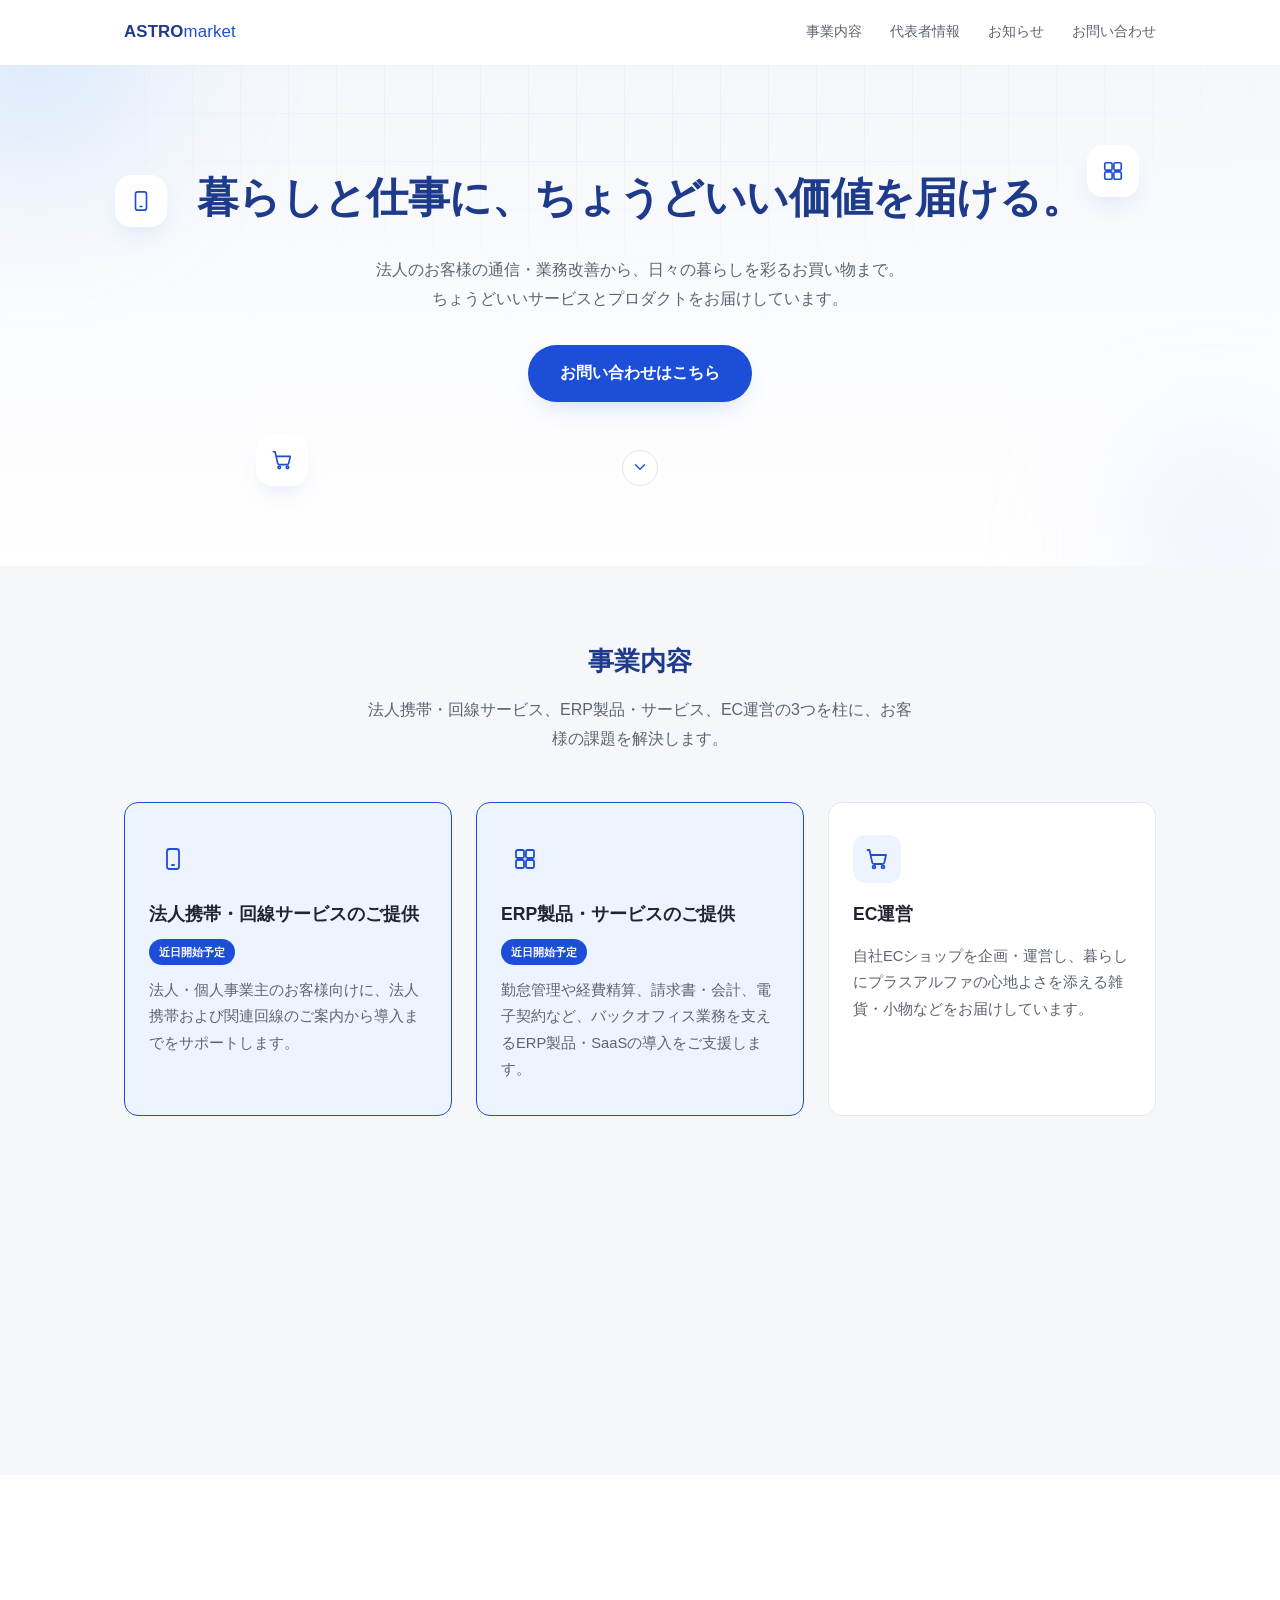
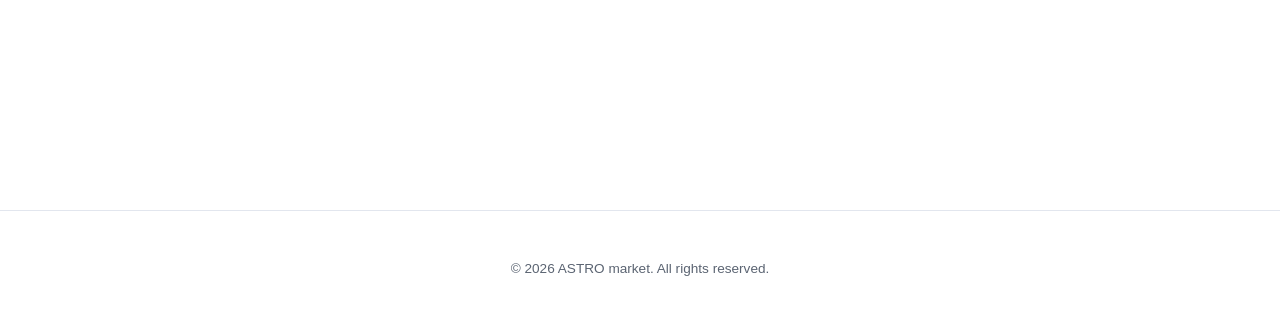
==== commit c107658f: "Fix missing CSS for new page sections and unify pillar wording The multi-page split left several cla" ====
--- a/homepage/index.html
+++ b/homepage/index.html
@@ -4,7 +4,7 @@
 <meta charset="UTF-8">
 <meta name="viewport" content="width=device-width, initial-scale=1.0">
 <title>ASTRO market | 法人携帯・回線サービス / ERP / EC運営</title>
-<meta name="description" content="ASTRO marketは、法人携帯・回線サービス、ERP製品・サービスのご提供、EC運営を通じて、法人のお客様の業務改善から日々の暮らしまで、ちょうどいい価値を届けるブランドです。">
+<meta name="description" content="ASTRO marketは、法人携帯・回線サービス、ERP製品・サービス、EC運営を通じて、法人のお客様の業務改善から日々の暮らしまで、ちょうどいい価値を届けるブランドです。">
 <meta http-equiv="Content-Security-Policy" content="default-src 'self'; script-src 'self'; style-src 'self'; img-src 'self' data:; base-uri 'self'; form-action 'self'; object-src 'none'">
 <meta name="referrer" content="strict-origin-when-cross-origin">
 <link rel="icon" href="data:image/svg+xml,%3Csvg xmlns='http://www.w3.org/2000/svg' viewBox='0 0 64 64'%3E%3Crect width='64' height='64' rx='16' fill='%231d4ed8'/%3E%3Ctext x='32' y='43' font-size='30' font-family='sans-serif' font-weight='700' fill='white' text-anchor='middle'%3EA%3C/text%3E%3C/svg%3E">
@@ -60,7 +60,7 @@
   <section class="services">
     <div class="container">
       <h2 class="section-title reveal">事業内容</h2>
-      <p class="section-lead reveal">法人携帯・回線サービス、ERP製品・サービス、ECの3つを柱に、お客様の課題を解決します。</p>
+      <p class="section-lead reveal">法人携帯・回線サービス、ERP製品・サービス、EC運営の3つを柱に、お客様の課題を解決します。</p>
 
       <div class="service-grid">
         <a class="service-card service-card--soon service-card--link reveal" href="services.html">
@@ -70,7 +70,7 @@
               <path d="M11 18h2"/>
             </svg>
           </div>
-          <h3>法人携帯・回線サービス提供<span class="badge">近日開始予定</span></h3>
+          <h3>法人携帯・回線サービスのご提供<span class="badge">近日開始予定</span></h3>
           <p>法人・個人事業主のお客様向けに、法人携帯および関連回線のご案内から導入までをサポートします。</p>
         </a>
 
--- a/homepage/assets/style.css
+++ b/homepage/assets/style.css
@@ -368,6 +368,26 @@
   padding: 72px 0;
 }
 
+/* Sub-page header banner */
+.page-header {
+  padding: 64px 0 48px;
+  background: linear-gradient(180deg, var(--color-bg-soft) 0%, var(--color-bg) 100%);
+  text-align: center;
+}
+
+.page-header h1 {
+  font-size: clamp(1.6rem, 3.4vw, 2.1rem);
+  color: var(--color-primary-dark);
+  margin: 0 0 12px;
+  letter-spacing: -0.01em;
+}
+
+.page-header p {
+  color: var(--color-text-soft);
+  max-width: 560px;
+  margin: 0 auto;
+}
+
 .section-title {
   font-size: 1.6rem;
   color: var(--color-primary-dark);
@@ -416,10 +436,12 @@
 }
 
 .service-card {
+  display: block;
   background: #fff;
   border: 1px solid var(--color-border);
   border-radius: var(--radius);
   padding: 32px 24px;
+  text-decoration: none;
   transition: transform 0.25s var(--ease), box-shadow 0.25s var(--ease), border-color 0.25s var(--ease);
 }
 
@@ -536,6 +558,57 @@
 .news-list time {
   color: var(--color-text-soft);
   flex-shrink: 0;
+}
+
+/* Home: services teaser "more" link */
+.services-more {
+  text-align: center;
+  margin: 40px 0 0;
+}
+
+.link-arrow {
+  color: var(--color-primary);
+  font-weight: 600;
+  text-decoration: none;
+  transition: color 0.2s ease;
+}
+
+.link-arrow:hover {
+  color: var(--color-primary-dark);
+}
+
+/* Home: news teaser */
+.news-teaser {
+  background: var(--color-bg-soft);
+}
+
+.news-teaser-inner {
+  display: flex;
+  flex-wrap: wrap;
+  align-items: center;
+  justify-content: space-between;
+  gap: 16px;
+}
+
+.news-teaser-inner p {
+  color: var(--color-text-soft);
+  margin: 0;
+}
+
+.news-teaser-inner time {
+  color: var(--color-text-soft);
+  margin-right: 8px;
+}
+
+.section-title--inline {
+  font-size: 1.3rem;
+  color: var(--color-primary-dark);
+  margin: 0 0 8px;
+}
+
+/* Home / services: bottom CTA banner */
+.cta {
+  text-align: center;
 }
 
 /* Contact */
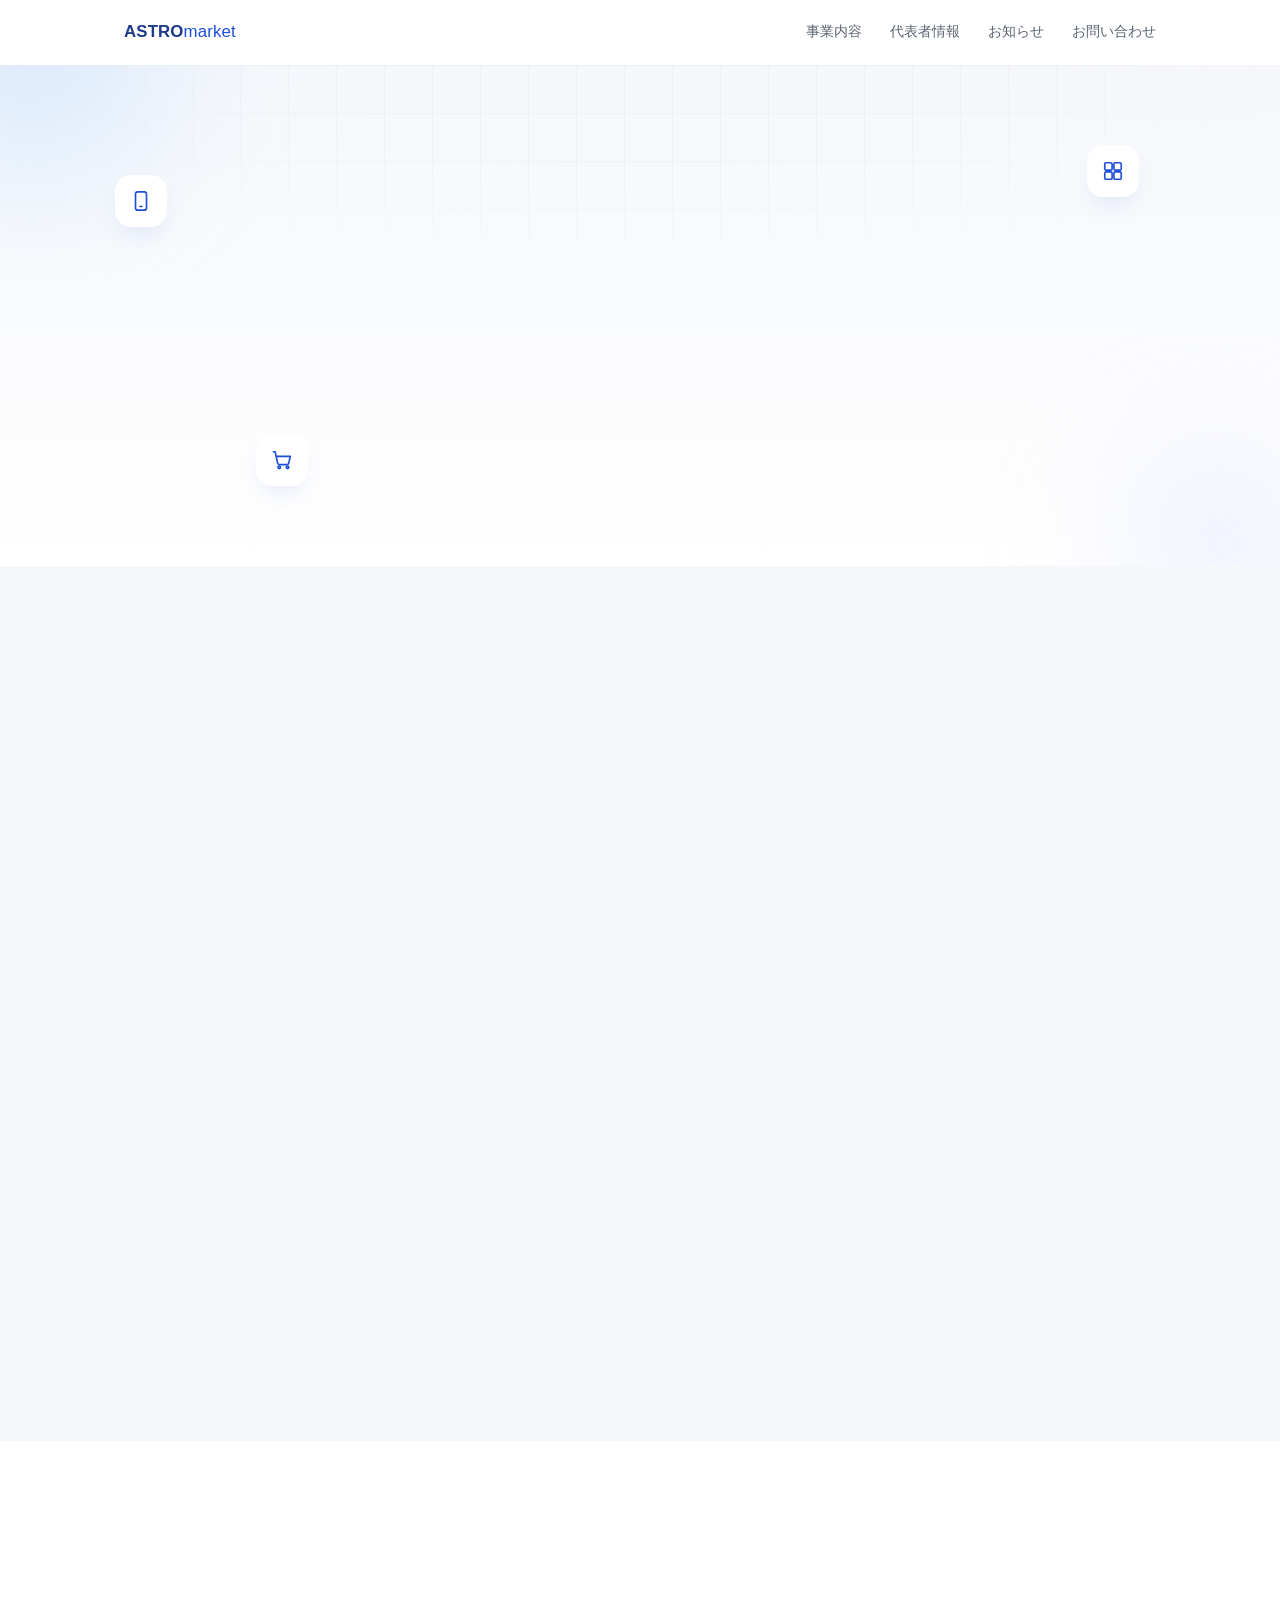
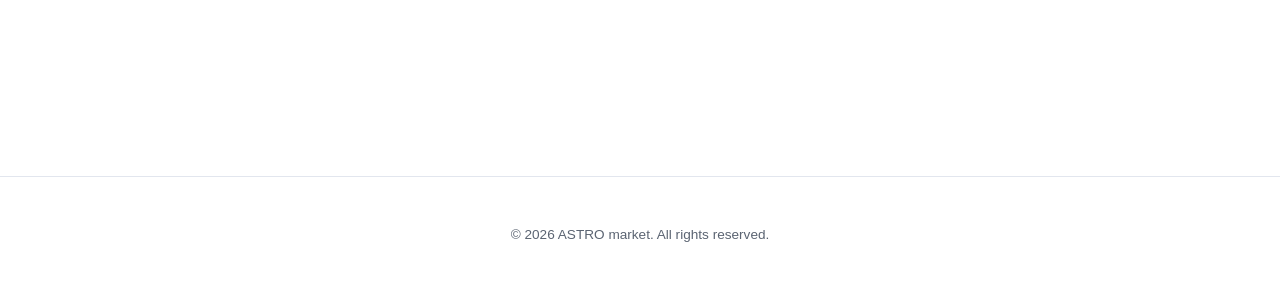
==== commit 5c16df60: "Fix representative name and drop "coming soon" framing - about.html had "高橋 直人" with a space; correc" ====
--- a/homepage/index.html
+++ b/homepage/index.html
@@ -63,18 +63,18 @@
       <p class="section-lead reveal">法人携帯・回線サービス、ERP製品・サービス、EC運営の3つを柱に、お客様の課題を解決します。</p>
 
       <div class="service-grid">
-        <a class="service-card service-card--soon service-card--link reveal" href="services.html">
+        <a class="service-card service-card--link reveal" href="services.html">
           <div class="service-icon">
             <svg viewBox="0 0 24 24" fill="none" stroke="currentColor" stroke-width="1.8" stroke-linecap="round" stroke-linejoin="round" aria-hidden="true">
               <rect x="6" y="2" width="12" height="20" rx="2.5"/>
               <path d="M11 18h2"/>
             </svg>
           </div>
-          <h3>法人携帯・回線サービスのご提供<span class="badge">近日開始予定</span></h3>
+          <h3>法人携帯・回線サービスのご提供</h3>
           <p>法人・個人事業主のお客様向けに、法人携帯および関連回線のご案内から導入までをサポートします。</p>
         </a>
 
-        <a class="service-card service-card--soon service-card--link reveal" href="services.html">
+        <a class="service-card service-card--link reveal" href="services.html">
           <div class="service-icon">
             <svg viewBox="0 0 24 24" fill="none" stroke="currentColor" stroke-width="1.8" stroke-linecap="round" stroke-linejoin="round" aria-hidden="true">
               <rect x="3" y="3" width="8" height="8" rx="1.5"/>
@@ -83,7 +83,7 @@
               <rect x="13" y="13" width="8" height="8" rx="1.5"/>
             </svg>
           </div>
-          <h3>ERP製品・サービスのご提供<span class="badge">近日開始予定</span></h3>
+          <h3>ERP製品・サービスのご提供</h3>
           <p>勤怠管理や経費精算、請求書・会計、電子契約など、バックオフィス業務を支えるERP製品・SaaSの導入をご支援します。</p>
         </a>
 
--- a/homepage/assets/style.css
+++ b/homepage/assets/style.css
@@ -375,6 +375,17 @@
   text-align: center;
 }
 
+.page-illustration {
+  display: flex;
+  justify-content: center;
+  margin-bottom: 20px;
+}
+
+.page-illustration svg {
+  width: 120px;
+  height: 120px;
+}
+
 .page-header h1 {
   font-size: clamp(1.6rem, 3.4vw, 2.1rem);
   color: var(--color-primary-dark);
@@ -449,11 +460,6 @@
   transform: translateY(-4px);
   box-shadow: var(--shadow-md);
   border-color: #c7d5f5;
-}
-
-.service-card--soon {
-  border-color: var(--color-primary);
-  background: var(--color-primary-soft);
 }
 
 .service-icon {
@@ -486,15 +492,6 @@
   color: var(--color-text-soft);
   font-size: 0.92rem;
   margin: 0;
-}
-
-.badge {
-  font-size: 0.7rem;
-  font-weight: 600;
-  color: #fff;
-  background: var(--color-primary);
-  padding: 3px 10px;
-  border-radius: 999px;
 }
 
 /* About */
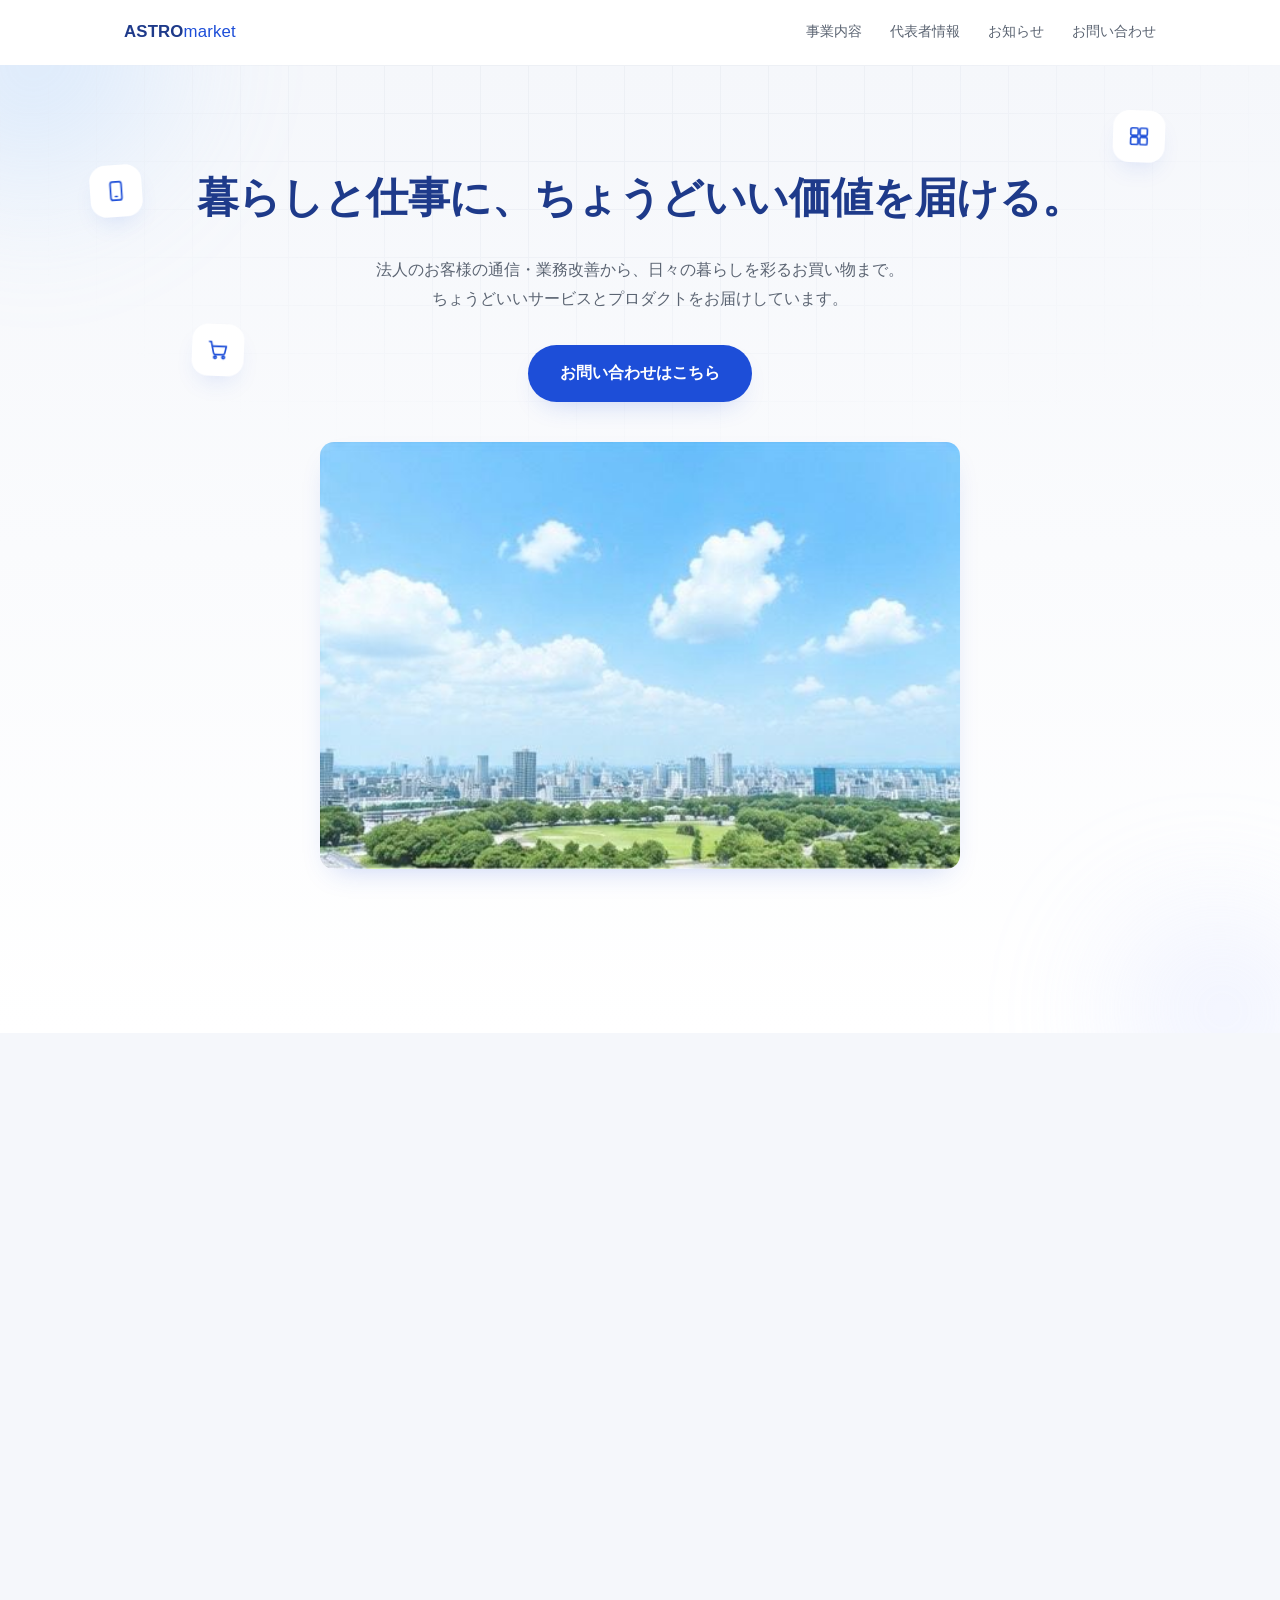
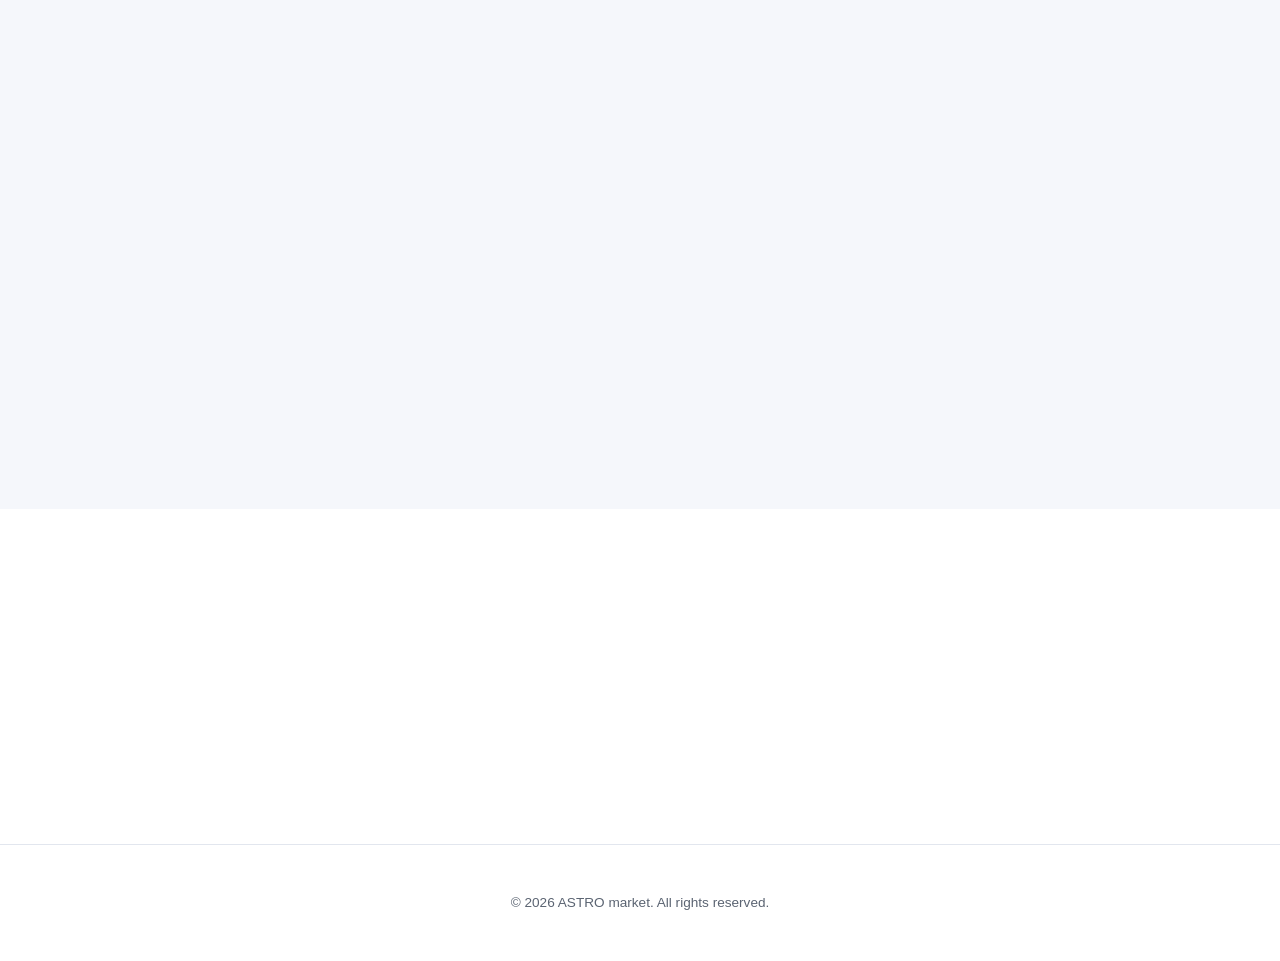
==== commit a95c8523: "Add user-supplied photos to hero and service cards Places the four images the user provided: a citys" ====
--- a/homepage/index.html
+++ b/homepage/index.html
@@ -51,6 +51,9 @@
         ちょうどいいサービスとプロダクトをお届けしています。
       </p>
       <a class="btn reveal" href="contact.html">お問い合わせはこちら</a>
+      <div class="hero-photo reveal">
+        <img src="assets/images/hero-city.jpg" alt="ASTRO marketが拠点を置く街のオフィス街並み" width="900" height="600" loading="eager">
+      </div>
     </div>
     <button class="scroll-cue reveal" id="scroll-cue" aria-label="下にスクロール">
       <svg viewBox="0 0 24 24" fill="none" stroke="currentColor" stroke-width="1.8" stroke-linecap="round" stroke-linejoin="round"><path d="M6 9l6 6 6-6"/></svg>
@@ -64,39 +67,54 @@
 
       <div class="service-grid">
         <a class="service-card service-card--link reveal" href="services.html">
-          <div class="service-icon">
-            <svg viewBox="0 0 24 24" fill="none" stroke="currentColor" stroke-width="1.8" stroke-linecap="round" stroke-linejoin="round" aria-hidden="true">
-              <rect x="6" y="2" width="12" height="20" rx="2.5"/>
-              <path d="M11 18h2"/>
-            </svg>
+          <div class="service-card-media">
+            <img src="assets/images/mobile-service.jpg" alt="法人携帯を手に取るビジネスパーソン" width="1000" height="667" loading="lazy">
           </div>
-          <h3>法人携帯・回線サービスのご提供</h3>
-          <p>法人・個人事業主のお客様向けに、法人携帯および関連回線のご案内から導入までをサポートします。</p>
+          <div class="service-card-body">
+            <div class="service-icon">
+              <svg viewBox="0 0 24 24" fill="none" stroke="currentColor" stroke-width="1.8" stroke-linecap="round" stroke-linejoin="round" aria-hidden="true">
+                <rect x="6" y="2" width="12" height="20" rx="2.5"/>
+                <path d="M11 18h2"/>
+              </svg>
+            </div>
+            <h3>法人携帯・回線サービスのご提供</h3>
+            <p>法人・個人事業主のお客様向けに、法人携帯および関連回線のご案内から導入までをサポートします。</p>
+          </div>
         </a>
 
         <a class="service-card service-card--link reveal" href="services.html">
-          <div class="service-icon">
-            <svg viewBox="0 0 24 24" fill="none" stroke="currentColor" stroke-width="1.8" stroke-linecap="round" stroke-linejoin="round" aria-hidden="true">
-              <rect x="3" y="3" width="8" height="8" rx="1.5"/>
-              <rect x="13" y="3" width="8" height="8" rx="1.5"/>
-              <rect x="3" y="13" width="8" height="8" rx="1.5"/>
-              <rect x="13" y="13" width="8" height="8" rx="1.5"/>
-            </svg>
+          <div class="service-card-media">
+            <img src="assets/images/erp-service.jpg" alt="ERPダッシュボードを表示したノートパソコン" width="1000" height="667" loading="lazy">
           </div>
-          <h3>ERP製品・サービスのご提供</h3>
-          <p>勤怠管理や経費精算、請求書・会計、電子契約など、バックオフィス業務を支えるERP製品・SaaSの導入をご支援します。</p>
+          <div class="service-card-body">
+            <div class="service-icon">
+              <svg viewBox="0 0 24 24" fill="none" stroke="currentColor" stroke-width="1.8" stroke-linecap="round" stroke-linejoin="round" aria-hidden="true">
+                <rect x="3" y="3" width="8" height="8" rx="1.5"/>
+                <rect x="13" y="3" width="8" height="8" rx="1.5"/>
+                <rect x="3" y="13" width="8" height="8" rx="1.5"/>
+                <rect x="13" y="13" width="8" height="8" rx="1.5"/>
+              </svg>
+            </div>
+            <h3>ERP製品・サービスのご提供</h3>
+            <p>勤怠管理や経費精算、請求書・会計、電子契約など、バックオフィス業務を支えるERP製品・SaaSの導入をご支援します。</p>
+          </div>
         </a>
 
         <a class="service-card service-card--link reveal" href="services.html">
-          <div class="service-icon">
-            <svg viewBox="0 0 24 24" fill="none" stroke="currentColor" stroke-width="1.8" stroke-linecap="round" stroke-linejoin="round" aria-hidden="true">
-              <circle cx="9" cy="20" r="1.4"/>
-              <circle cx="18" cy="20" r="1.4"/>
-              <path d="M2.5 3h2l2.7 12.4a2 2 0 0 0 2 1.6h8.2a2 2 0 0 0 2-1.6L21 8H6"/>
-            </svg>
+          <div class="service-card-media">
+            <img src="assets/images/ec-service.jpg" alt="オンラインストアの画面を表示したノートパソコンと発送用の段ボール" width="1000" height="667" loading="lazy">
           </div>
-          <h3>EC運営</h3>
-          <p>自社ECショップを企画・運営し、暮らしにプラスアルファの心地よさを添える雑貨・小物などをお届けしています。</p>
+          <div class="service-card-body">
+            <div class="service-icon">
+              <svg viewBox="0 0 24 24" fill="none" stroke="currentColor" stroke-width="1.8" stroke-linecap="round" stroke-linejoin="round" aria-hidden="true">
+                <circle cx="9" cy="20" r="1.4"/>
+                <circle cx="18" cy="20" r="1.4"/>
+                <path d="M2.5 3h2l2.7 12.4a2 2 0 0 0 2 1.6h8.2a2 2 0 0 0 2-1.6L21 8H6"/>
+              </svg>
+            </div>
+            <h3>EC運営</h3>
+            <p>自社ECショップを企画・運営し、暮らしにプラスアルファの心地よさを添える雑貨・小物などをお届けしています。</p>
+          </div>
         </a>
       </div>
 
--- a/homepage/assets/style.css
+++ b/homepage/assets/style.css
@@ -239,20 +239,26 @@
 }
 
 .chip-a {
-  top: 22%;
-  left: 9%;
+  top: 100px;
+  left: 7%;
 }
 
 .chip-b {
-  top: 16%;
-  right: 11%;
+  top: 56px;
+  right: 9%;
   animation-delay: -2.3s;
 }
 
 .chip-c {
-  bottom: 16%;
-  left: 20%;
+  top: 270px;
+  left: 15%;
   animation-delay: -4.6s;
+}
+
+@media (max-width: 900px) {
+  .chip {
+    display: none;
+  }
 }
 
 @keyframes bob {
@@ -328,6 +334,22 @@
   margin: 0 auto 32px;
 }
 
+.hero-photo {
+  position: relative;
+  z-index: 1;
+  max-width: 640px;
+  margin: 40px auto 0;
+  border-radius: var(--radius);
+  overflow: hidden;
+  box-shadow: var(--shadow-md);
+}
+
+.hero-photo img {
+  display: block;
+  width: 100%;
+  height: auto;
+}
+
 .btn {
   display: inline-block;
   padding: 14px 32px;
@@ -451,7 +473,7 @@
   background: #fff;
   border: 1px solid var(--color-border);
   border-radius: var(--radius);
-  padding: 32px 24px;
+  overflow: hidden;
   text-decoration: none;
   transition: transform 0.25s var(--ease), box-shadow 0.25s var(--ease), border-color 0.25s var(--ease);
 }
@@ -460,6 +482,22 @@
   transform: translateY(-4px);
   box-shadow: var(--shadow-md);
   border-color: #c7d5f5;
+}
+
+.service-card-media {
+  aspect-ratio: 3 / 2;
+  background: var(--color-bg-soft);
+}
+
+.service-card-media img {
+  display: block;
+  width: 100%;
+  height: 100%;
+  object-fit: cover;
+}
+
+.service-card-body {
+  padding: 24px;
 }
 
 .service-icon {
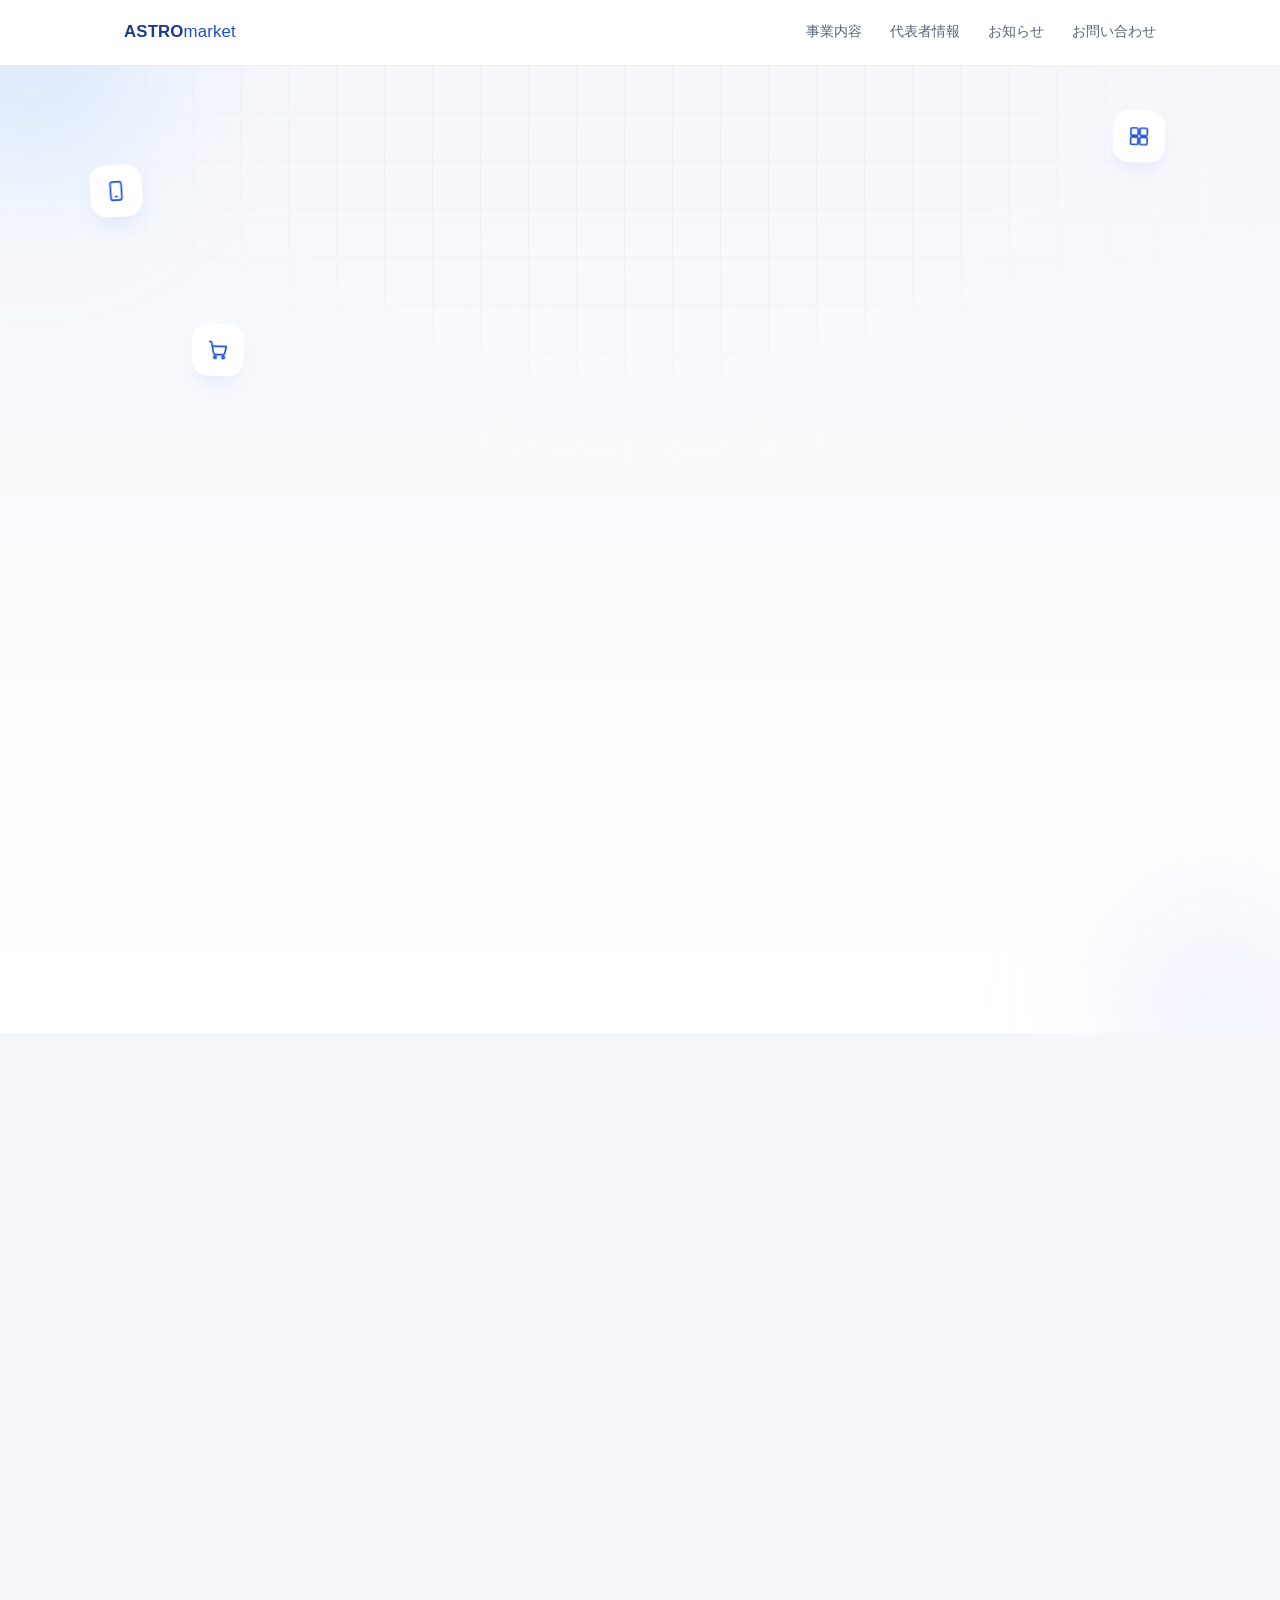
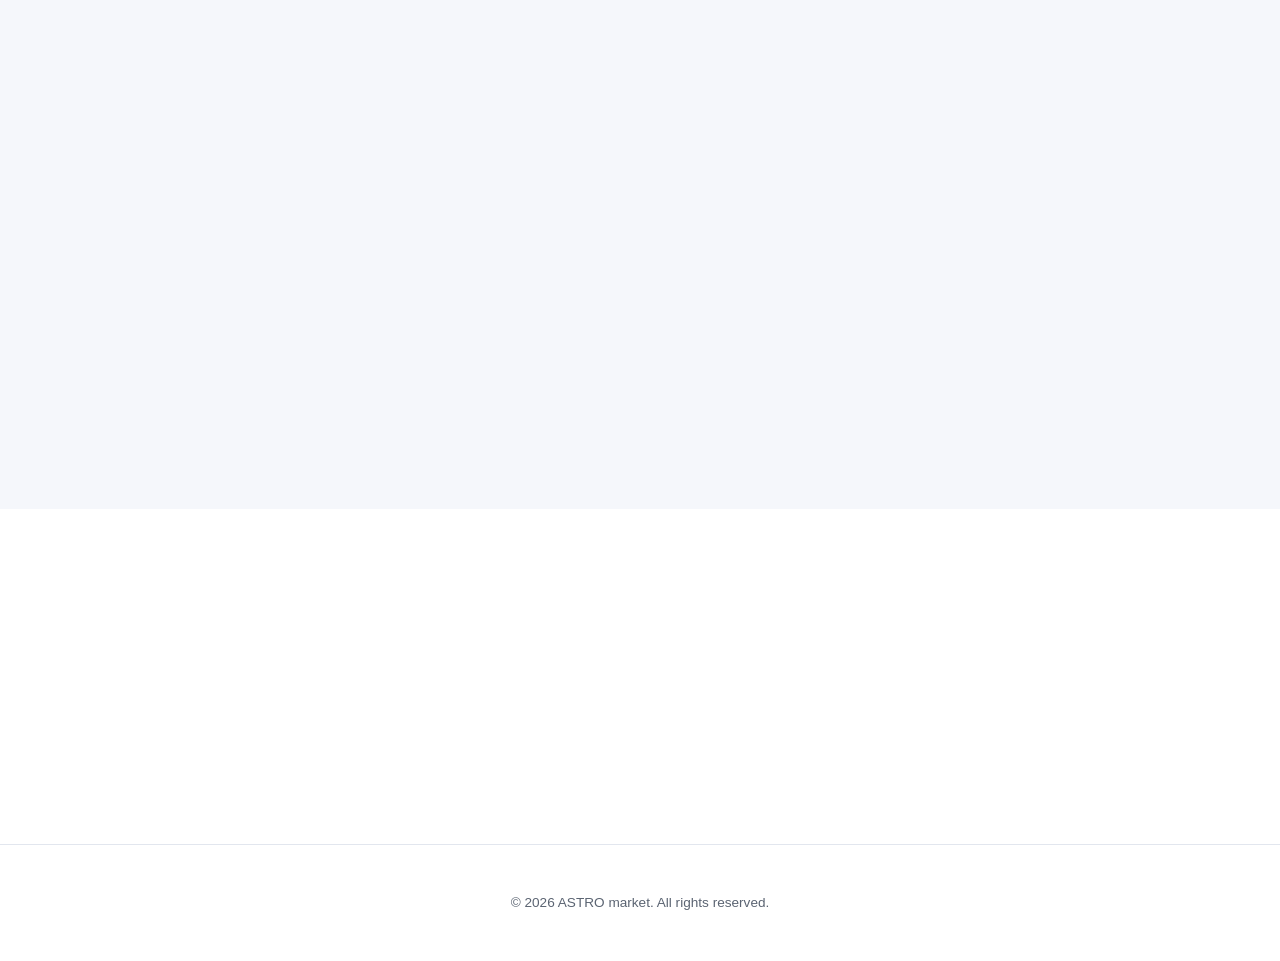
==== commit fcb94503: "Harden security ahead of going public - Add .gitignore to prevent accidental commits of .env/keys/OS" ====
--- a/homepage/index.html
+++ b/homepage/index.html
@@ -5,7 +5,7 @@
 <meta name="viewport" content="width=device-width, initial-scale=1.0">
 <title>ASTRO market | 法人携帯・回線サービス / ERP / EC運営</title>
 <meta name="description" content="ASTRO marketは、法人携帯・回線サービス、ERP製品・サービス、EC運営を通じて、法人のお客様の業務改善から日々の暮らしまで、ちょうどいい価値を届けるブランドです。">
-<meta http-equiv="Content-Security-Policy" content="default-src 'self'; script-src 'self'; style-src 'self'; img-src 'self' data:; base-uri 'self'; form-action 'self'; object-src 'none'">
+<meta http-equiv="Content-Security-Policy" content="default-src 'self'; script-src 'self'; style-src 'self'; img-src 'self' data:; base-uri 'self'; form-action 'self'; object-src 'none'; upgrade-insecure-requests">
 <meta name="referrer" content="strict-origin-when-cross-origin">
 <link rel="icon" href="data:image/svg+xml,%3Csvg xmlns='http://www.w3.org/2000/svg' viewBox='0 0 64 64'%3E%3Crect width='64' height='64' rx='16' fill='%231d4ed8'/%3E%3Ctext x='32' y='43' font-size='30' font-family='sans-serif' font-weight='700' fill='white' text-anchor='middle'%3EA%3C/text%3E%3C/svg%3E">
 <link rel="stylesheet" href="assets/style.css">
--- a/homepage/assets/style.css
+++ b/homepage/assets/style.css
@@ -656,6 +656,12 @@
   flex-wrap: wrap;
   justify-content: center;
   gap: 16px;
+}
+
+.privacy-note {
+  margin: 24px 0 0;
+  color: var(--color-text-soft);
+  font-size: 0.82rem;
 }
 
 /* Footer */
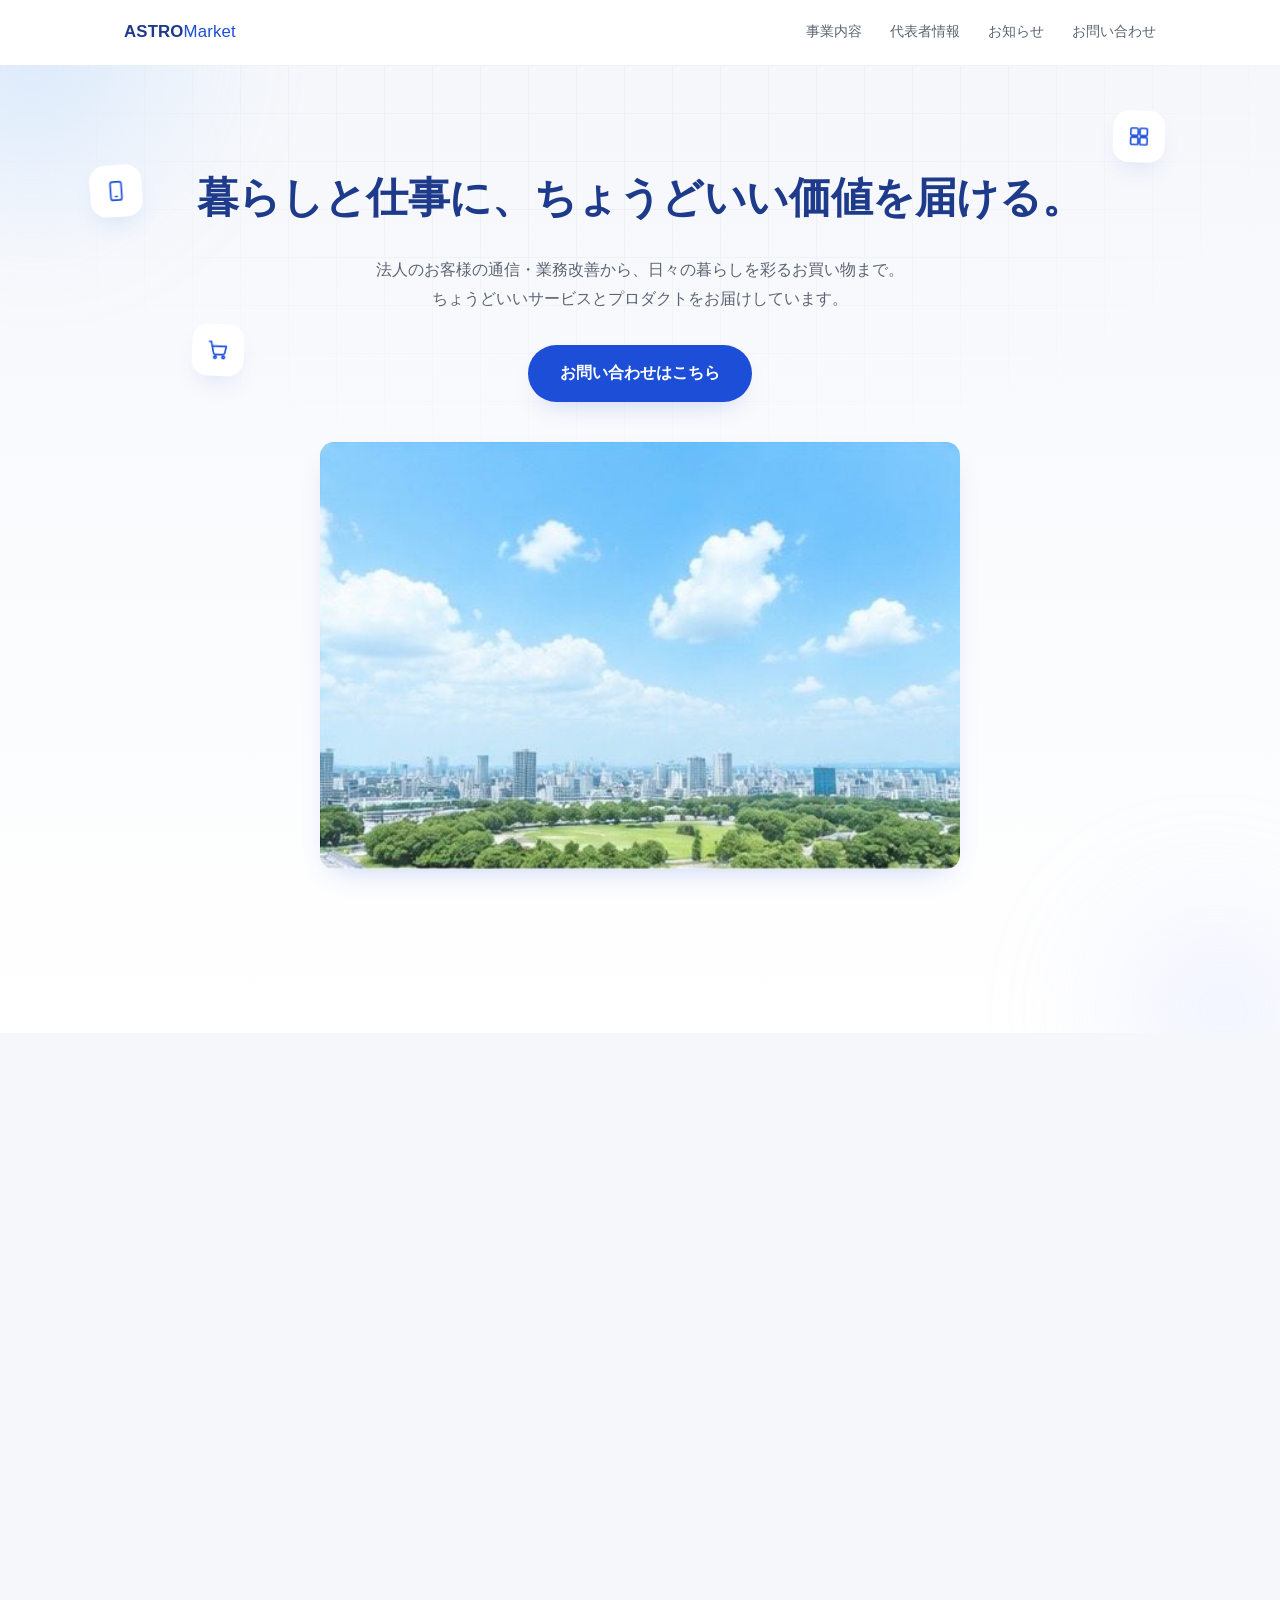
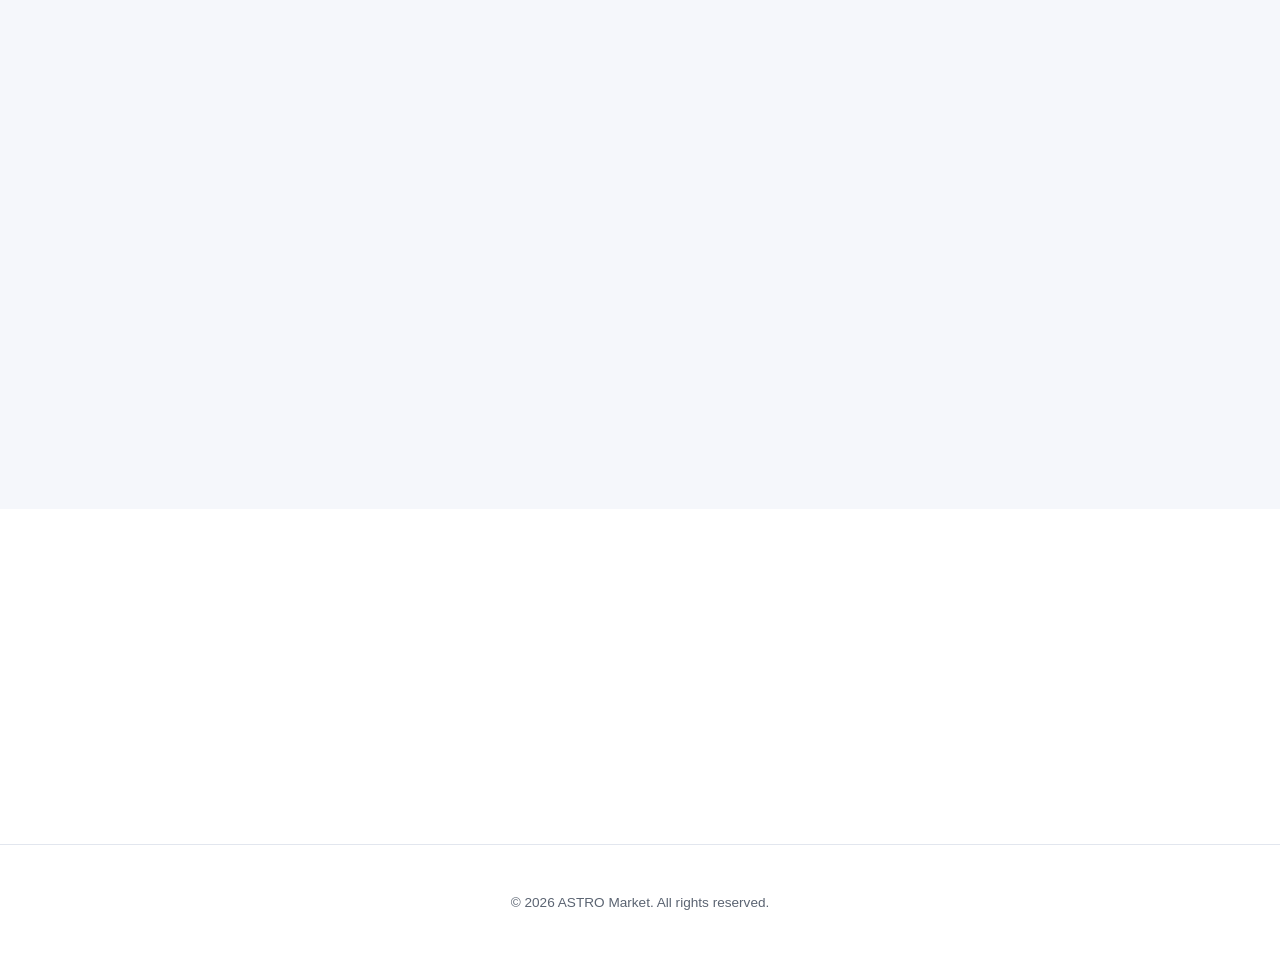
==== commit 9cc18958: "Fix brand name capitalization to ASTRO Market" ====
--- a/homepage/index.html
+++ b/homepage/index.html
@@ -3,8 +3,8 @@
 <head>
 <meta charset="UTF-8">
 <meta name="viewport" content="width=device-width, initial-scale=1.0">
-<title>ASTRO market | 法人携帯・回線サービス / ERP / EC運営</title>
-<meta name="description" content="ASTRO marketは、法人携帯・回線サービス、ERP製品・サービス、EC運営を通じて、法人のお客様の業務改善から日々の暮らしまで、ちょうどいい価値を届けるブランドです。">
+<title>ASTRO Market | 法人携帯・回線サービス / ERP / EC運営</title>
+<meta name="description" content="ASTRO Marketは、法人携帯・回線サービス、ERP製品・サービス、EC運営を通じて、法人のお客様の業務改善から日々の暮らしまで、ちょうどいい価値を届けるブランドです。">
 <meta http-equiv="Content-Security-Policy" content="default-src 'self'; script-src 'self'; style-src 'self'; img-src 'self' data:; base-uri 'self'; form-action 'self'; object-src 'none'; upgrade-insecure-requests">
 <meta name="referrer" content="strict-origin-when-cross-origin">
 <link rel="icon" href="data:image/svg+xml,%3Csvg xmlns='http://www.w3.org/2000/svg' viewBox='0 0 64 64'%3E%3Crect width='64' height='64' rx='16' fill='%231d4ed8'/%3E%3Ctext x='32' y='43' font-size='30' font-family='sans-serif' font-weight='700' fill='white' text-anchor='middle'%3EA%3C/text%3E%3C/svg%3E">
@@ -14,7 +14,7 @@
 
 <header class="site-header" id="site-header">
   <div class="container header-inner">
-    <a class="logo" href="index.html">ASTRO<span>market</span></a>
+    <a class="logo" href="index.html">ASTRO<span>Market</span></a>
     <button class="nav-toggle" id="nav-toggle" aria-label="メニューを開く" aria-expanded="false" aria-controls="nav">
       <span></span><span></span><span></span>
     </button>
@@ -52,7 +52,7 @@
       </p>
       <a class="btn reveal" href="contact.html">お問い合わせはこちら</a>
       <div class="hero-photo reveal">
-        <img src="assets/images/hero-city.jpg" alt="ASTRO marketが拠点を置く街のオフィス街並み" width="900" height="600" loading="eager">
+        <img src="assets/images/hero-city.jpg" alt="ASTRO Marketが拠点を置く街のオフィス街並み" width="900" height="600" loading="eager">
       </div>
     </div>
     <button class="scroll-cue reveal" id="scroll-cue" aria-label="下にスクロール">
@@ -144,7 +144,7 @@
 
 <footer class="site-footer">
   <div class="container">
-    <p>&copy; <span id="copyright-year">2026</span> ASTRO market. All rights reserved.</p>
+    <p>&copy; <span id="copyright-year">2026</span> ASTRO Market. All rights reserved.</p>
   </div>
 </footer>
 
--- a/homepage/assets/style.css
+++ b/homepage/assets/style.css
@@ -649,6 +649,98 @@
 /* Contact */
 .contact {
   text-align: center;
+}
+
+.contact-inner {
+  max-width: 560px;
+}
+
+.contact-form {
+  text-align: left;
+}
+
+.form-honeypot {
+  position: absolute;
+  width: 1px;
+  height: 1px;
+  overflow: hidden;
+  opacity: 0;
+  pointer-events: none;
+}
+
+.form-row {
+  margin-bottom: 20px;
+}
+
+.form-row label {
+  display: block;
+  margin-bottom: 6px;
+  font-size: 0.9rem;
+  font-weight: 600;
+  color: var(--color-text);
+}
+
+.form-required {
+  margin-left: 6px;
+  font-size: 0.7rem;
+  font-weight: 600;
+  color: var(--color-primary);
+}
+
+.form-row input,
+.form-row textarea {
+  width: 100%;
+  padding: 12px 14px;
+  font: inherit;
+  color: var(--color-text);
+  background: #fff;
+  border: 1px solid var(--color-border);
+  border-radius: 10px;
+  transition: border-color 0.2s ease, box-shadow 0.2s ease;
+}
+
+.form-row input:focus,
+.form-row textarea:focus {
+  outline: none;
+  border-color: var(--color-primary);
+  box-shadow: 0 0 0 3px var(--color-primary-soft);
+}
+
+.form-row textarea {
+  resize: vertical;
+}
+
+.form-submit {
+  border: none;
+  cursor: pointer;
+  width: 100%;
+}
+
+.form-submit:disabled {
+  opacity: 0.6;
+  cursor: not-allowed;
+}
+
+.form-status {
+  margin: 12px 0 0;
+  min-height: 1.2em;
+  font-size: 0.9rem;
+  text-align: center;
+}
+
+.form-status.is-success {
+  color: #15803d;
+}
+
+.form-status.is-error {
+  color: #b91c1c;
+}
+
+.contact-or {
+  margin: 40px 0 16px;
+  text-align: center;
+  color: var(--color-text-soft);
+  font-size: 0.9rem;
 }
 
 .contact-links {
